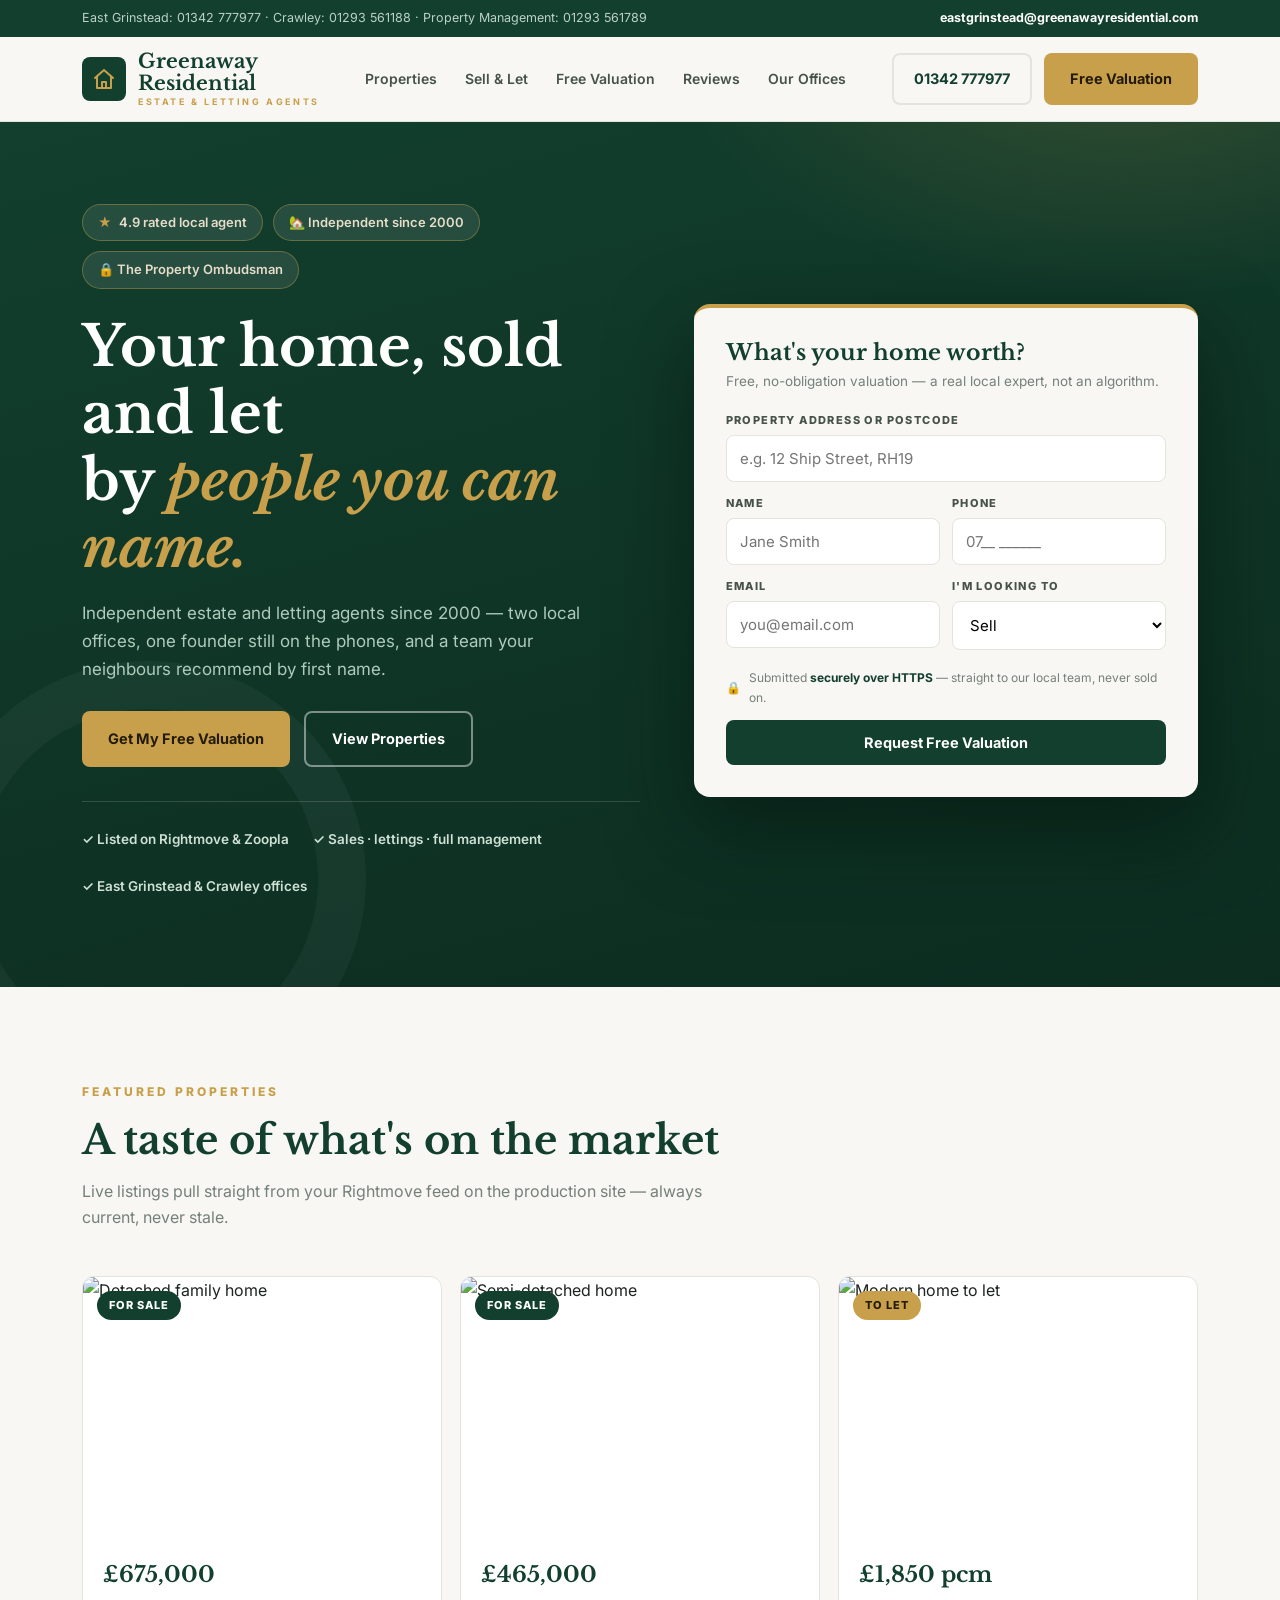
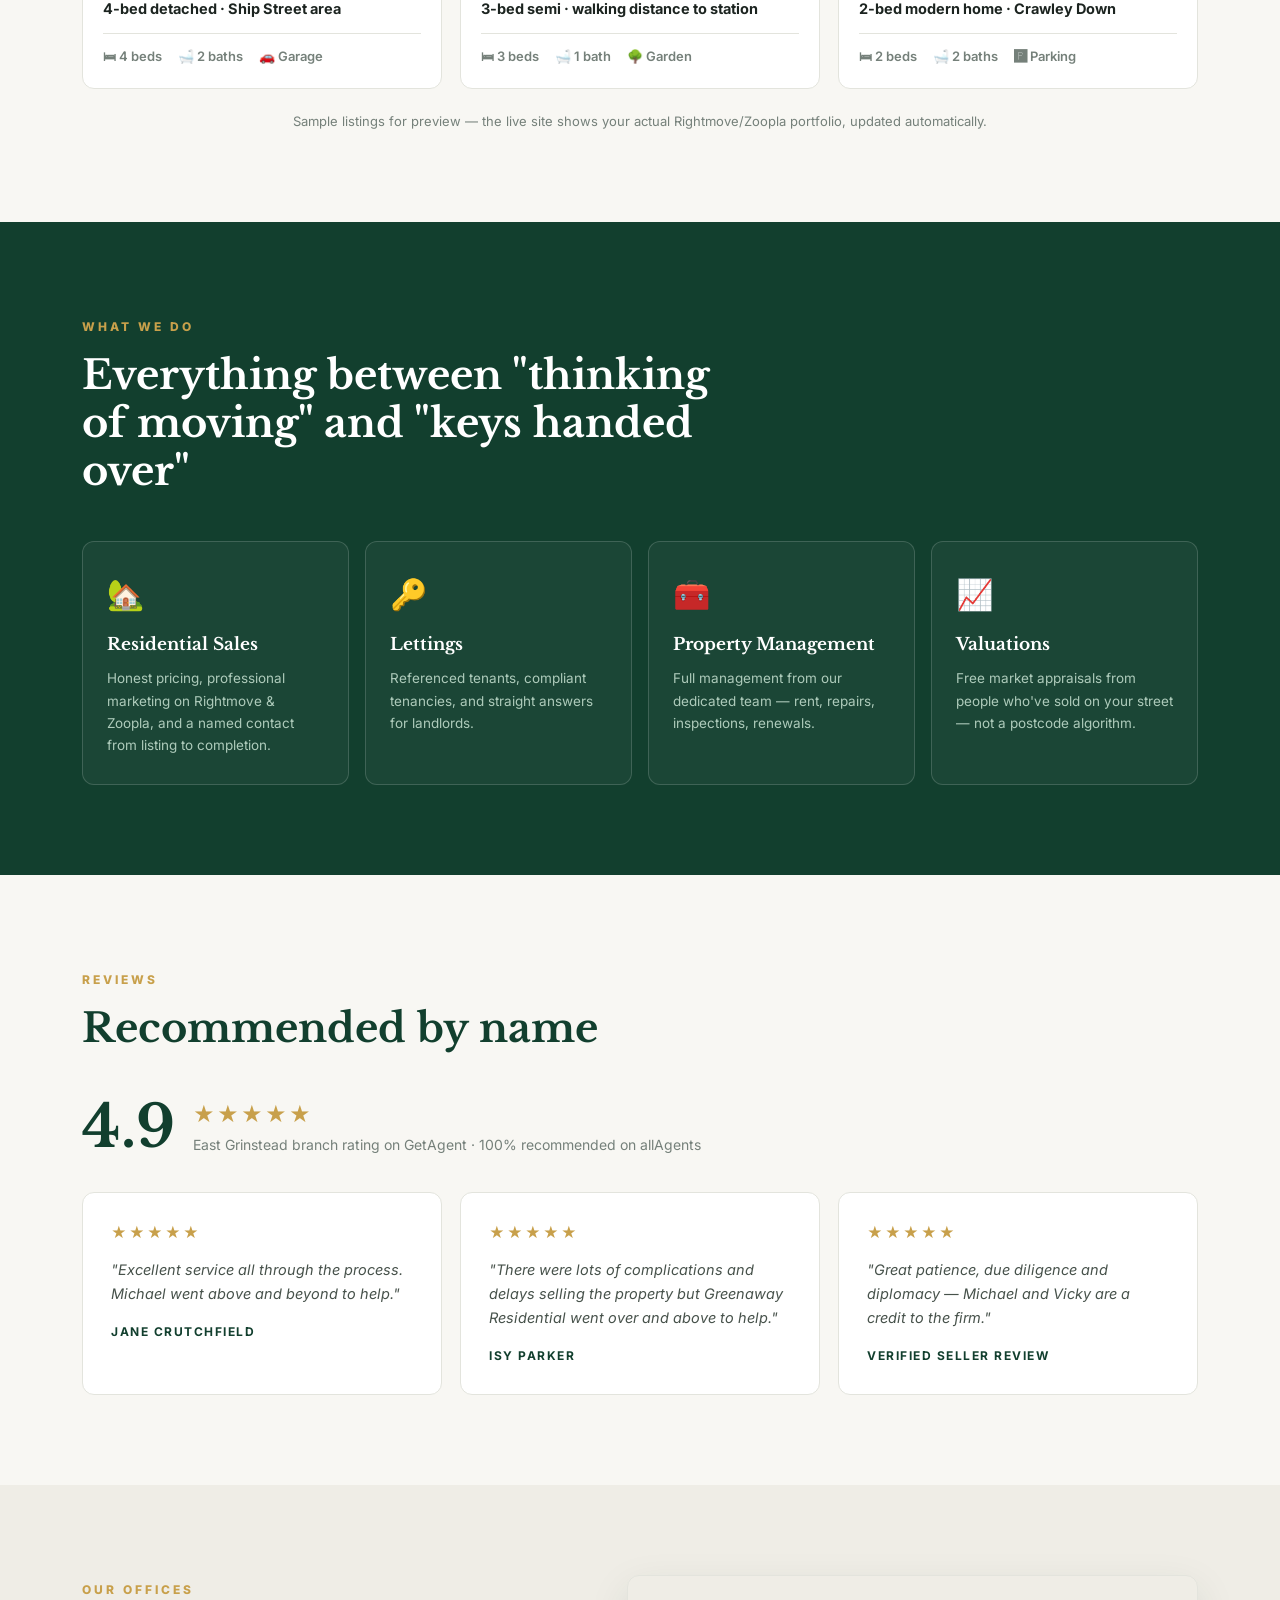
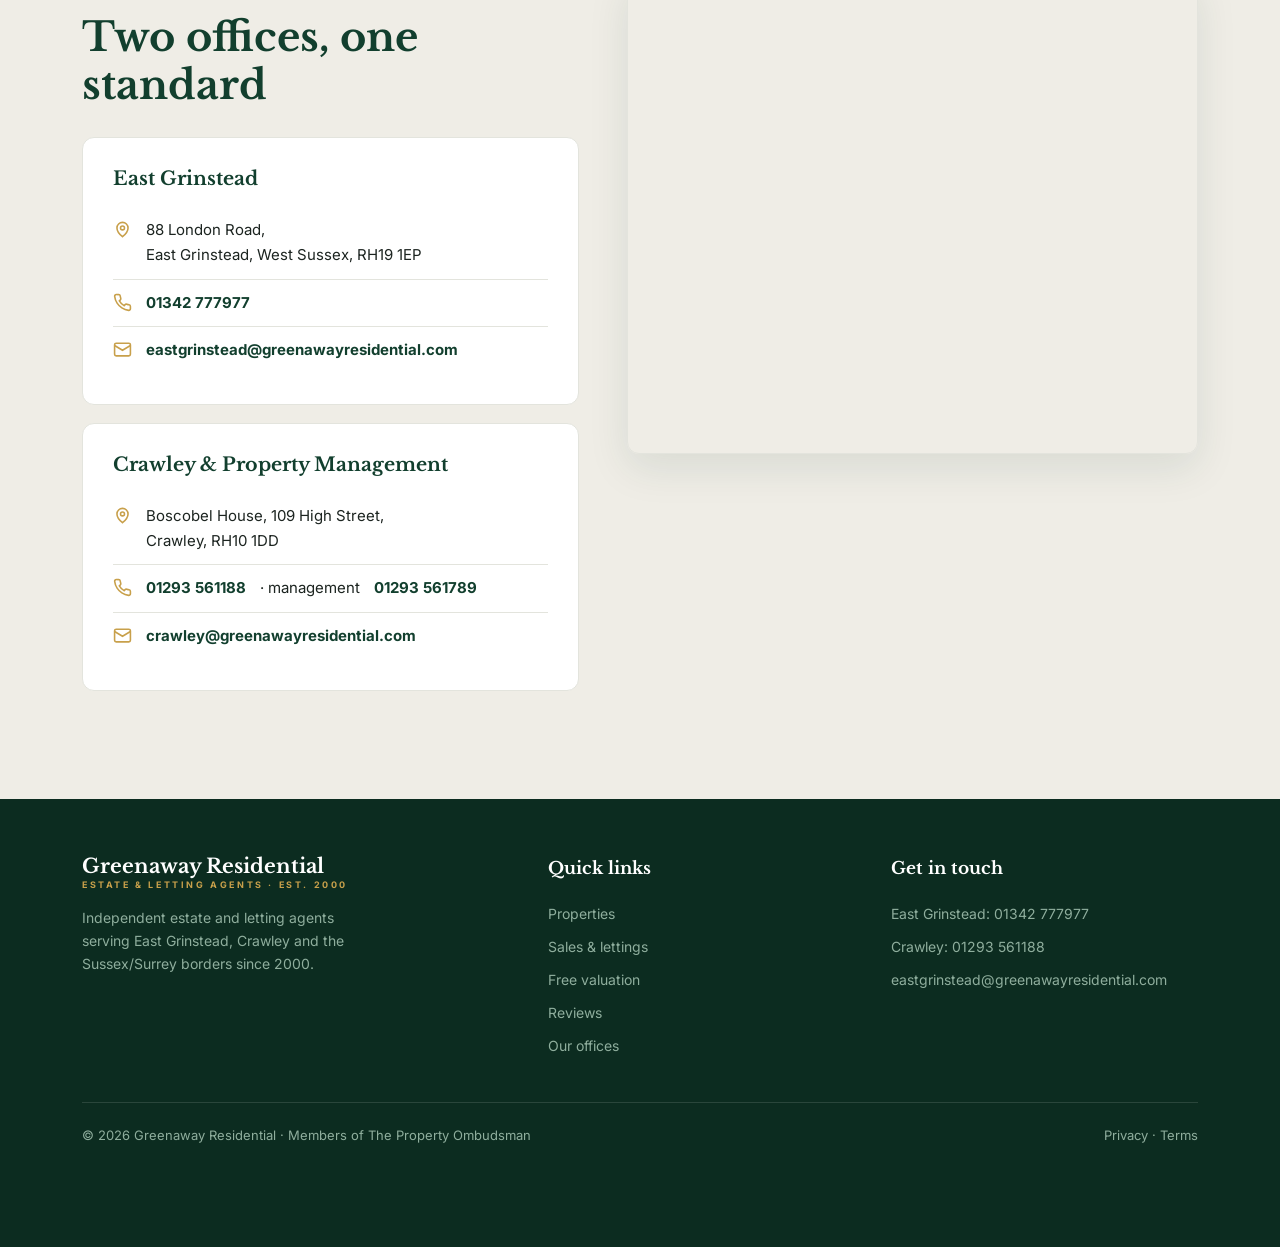
==== index.html @ 71bb6e36 "Modern estate-agency site: secure valuation form, featured properties, services, reviews, two office" ====
<!DOCTYPE html>
<html lang="en-GB">
<head>
<meta charset="UTF-8">
<meta name="viewport" content="width=device-width, initial-scale=1.0">
<title>Greenaway Residential — Estate & Letting Agents, East Grinstead & Crawley</title>
<meta name="description" content="Greenaway Residential — independent estate and letting agents since 2000. Sales, lettings, property management and free valuations across East Grinstead, Crawley and surrounding areas. Call 01342 777977.">
<link rel="preconnect" href="https://fonts.googleapis.com">
<link rel="preconnect" href="https://fonts.gstatic.com" crossorigin>
<link href="https://fonts.googleapis.com/css2?family=Libre+Baskerville:ital,wght@0,400;0,700;1,400&family=Inter:wght@400;500;600;700;800&display=swap" rel="stylesheet">
<script type="application/ld+json">
{
  "@context": "https://schema.org",
  "@type": "RealEstateAgent",
  "name": "Greenaway Residential Estate Agents & Letting Agents",
  "telephone": "+441342777977",
  "email": "eastgrinstead@greenawayresidential.com",
  "url": "https://greenawayresidential.com",
  "foundingDate": "2000",
  "address": {
    "@type": "PostalAddress",
    "streetAddress": "88 London Road",
    "addressLocality": "East Grinstead",
    "addressRegion": "West Sussex",
    "postalCode": "RH19 1EP",
    "addressCountry": "GB"
  },
  "areaServed": ["East Grinstead","Crawley","Horley","Haywards Heath","Burgess Hill","Crowborough","Uckfield"]
}
</script>
<style>
:root{
  --green:#123f2e;
  --green-2:#1b5940;
  --green-bright:#2e8c62;
  --gold:#c8a04b;
  --paper:#f8f7f3;
  --paper-2:#efedе6;
  --paper-2:#efede6;
  --ink:#1c2420;
  --ink-soft:#47524b;
  --muted:#75807a;
  --line:#e3e4dd;
  --card:#ffffff;
  --red:#b23838;
  --radius:8px;
  --shadow:0 14px 40px rgba(18,63,46,.1);
  --font-display:"Libre Baskerville",serif;
  --font-body:"Inter",sans-serif;
}
*{margin:0;padding:0;box-sizing:border-box}
html{scroll-behavior:smooth;scroll-padding-top:92px}
body{font-family:var(--font-body);color:var(--ink);background:var(--paper);line-height:1.65;-webkit-font-smoothing:antialiased}
img{max-width:100%;display:block}
a{color:inherit;text-decoration:none}
ul{list-style:none}
.container{max-width:1160px;margin:0 auto;padding:0 22px}
section{padding:90px 0}
h1,h2,h3{font-family:var(--font-display);line-height:1.2}
h2{font-size:clamp(28px,3.8vw,40px);color:var(--green);font-weight:700}
.kicker{display:inline-block;font-size:12px;font-weight:800;letter-spacing:3px;text-transform:uppercase;color:var(--gold);margin-bottom:14px}
.section-head{max-width:660px;margin-bottom:46px}
.section-head p{color:var(--muted);margin-top:14px;font-size:16px}

/* topbar */
.topbar{background:var(--green);color:#bcd2c6;font-size:12.5px;padding:8px 0}
.topbar .container{display:flex;justify-content:space-between;align-items:center;gap:12px}
.topbar a{font-weight:700;color:#fff}
@media(max-width:720px){.topbar .offices{display:none}}

/* header */
header{position:sticky;top:0;z-index:60;background:rgba(248,247,243,.96);backdrop-filter:blur(12px);border-bottom:1px solid var(--line)}
.nav{display:flex;align-items:center;justify-content:space-between;height:84px}
.logo{display:flex;align-items:center;gap:12px}
.logo-mark{width:44px;height:44px;border-radius:8px;background:var(--green);display:grid;place-items:center;flex-shrink:0}
.logo-text{font-family:var(--font-display);font-weight:700;font-size:20px;line-height:1.1;color:var(--green)}
.logo-text small{display:block;font-family:var(--font-body);font-weight:700;font-size:9px;letter-spacing:2.6px;color:var(--gold);margin-top:3px;text-transform:uppercase}
.nav-links{display:flex;gap:28px;font-weight:600;font-size:14px}
.nav-links a{position:relative;padding:6px 0;color:var(--ink-soft)}
.nav-links a:hover{color:var(--green)}
.nav-links a::after{content:"";position:absolute;left:0;bottom:0;width:0;height:2px;background:var(--gold);transition:width .25s}
.nav-links a:hover::after{width:100%}
.nav-cta{display:flex;align-items:center;gap:12px}
.btn{display:inline-flex;align-items:center;justify-content:center;gap:9px;font-weight:700;font-size:14.5px;padding:14px 26px;border-radius:var(--radius);border:none;cursor:pointer;transition:.2s;font-family:var(--font-body)}
.btn-gold{background:var(--gold);color:#241b06}
.btn-gold:hover{background:#b58c39}
.btn-green{background:var(--green);color:#fff}
.btn-green:hover{background:var(--green-2)}
.btn-ghost{background:transparent;border:2px solid rgba(255,255,255,.45);color:#fff}
.btn-ghost:hover{border-color:var(--gold);color:var(--gold)}
.btn-phone{background:transparent;border:2px solid var(--line);color:var(--green);padding:12px 20px}
.btn-phone:hover{border-color:var(--gold)}
.burger{display:none;background:none;border:none;cursor:pointer;width:44px;height:44px;flex-direction:column;justify-content:center;align-items:center;gap:5px}
.burger span{width:24px;height:2px;background:var(--green)}
@media(max-width:1060px){
  .nav-links{position:fixed;inset:84px 0 auto 0;background:var(--paper);flex-direction:column;gap:0;padding:10px 22px 22px;border-bottom:1px solid var(--line);display:none}
  .nav-links.open{display:flex}
  .nav-links a{padding:15px 0;border-bottom:1px solid var(--line);font-size:16px}
  .burger{display:flex}
  .nav-cta .btn-phone{display:none}
}
@media(max-width:560px){
  .logo-text{font-size:16px}
  .logo-text small{font-size:7.5px;letter-spacing:1.8px}
  .logo-mark{width:38px;height:38px}
  .nav-cta .btn-gold{padding:11px 14px;font-size:13px;white-space:nowrap}
}

/* hero */
.hero{background:
  radial-gradient(760px 440px at 88% -10%,rgba(200,160,75,.2) 0%,transparent 60%),
  linear-gradient(165deg,var(--green) 0%,#0c2c20 100%);
  color:#fff;padding:82px 0 90px;overflow:hidden;position:relative}
.hero::after{content:"";position:absolute;left:-70px;bottom:-110px;width:340px;height:340px;border-radius:50%;border:48px solid rgba(255,255,255,.04);pointer-events:none}
.hero .container{display:grid;grid-template-columns:minmax(0,1.05fr) minmax(0,.95fr);gap:54px;align-items:center;position:relative;z-index:1}
.hero .container>*{min-width:0}
.badge-row{display:flex;flex-wrap:wrap;gap:10px;margin-bottom:24px}
.badge{display:inline-flex;align-items:center;gap:7px;background:rgba(255,255,255,.09);border:1px solid rgba(200,160,75,.4);border-radius:99px;padding:7px 15px;font-size:13px;font-weight:600;color:#e5ddc9}
.badge .star{color:var(--gold)}
.hero h1{font-size:clamp(34px,4.8vw,56px);color:#fff;font-weight:700}
.hero h1 em{font-style:italic;color:var(--gold)}
.hero .sub{margin:18px 0 28px;color:#aecbbb;font-size:17px;max-width:520px}
.hero-actions{display:flex;flex-wrap:wrap;gap:14px}
.hero-points{display:flex;flex-wrap:wrap;gap:24px;margin-top:34px;padding-top:26px;border-top:1px solid rgba(255,255,255,.15)}
.hero-point{font-size:13.5px;font-weight:600;color:#cfe0d5}
@media(max-width:960px){.hero .container{grid-template-columns:minmax(0,1fr);gap:40px}.hero{padding:56px 0 64px}}

/* valuation card */
.val-card{background:var(--paper);border-radius:16px;padding:32px;color:var(--ink);box-shadow:0 30px 80px rgba(3,18,12,.55);border-top:4px solid var(--gold)}
.val-card h3{font-family:var(--font-display);font-size:22px;color:var(--green);margin-bottom:4px}
.val-card>p{font-size:13.5px;color:var(--muted);margin-bottom:18px}
.val-card label{display:block;font-size:11px;font-weight:800;text-transform:uppercase;letter-spacing:1.4px;color:var(--ink-soft);margin-bottom:6px}
.val-card input,.val-card select{width:100%;padding:13px;border-radius:var(--radius);border:1.5px solid var(--line);font-family:var(--font-body);font-size:15px;background:#fff;margin-bottom:12px}
.val-card input:focus,.val-card select:focus{outline:none;border-color:var(--green-bright)}
.val-row{display:grid;grid-template-columns:1fr 1fr;gap:12px}
.val-note{display:flex;gap:8px;align-items:center;font-size:12px;color:var(--muted);margin:6px 0 12px}
.val-note b{color:var(--green)}
.val-success{display:none;background:#e9f4ed;border:1px solid #c2ddcc;color:#1c5e3c;padding:14px 16px;border-radius:var(--radius);font-weight:600;font-size:14px;margin-top:6px}
@media(max-width:560px){.val-card{padding:24px 20px}.val-row{grid-template-columns:1fr}}

/* properties */
.props-grid{display:grid;grid-template-columns:repeat(3,1fr);gap:18px}
.prop{background:var(--card);border:1px solid var(--line);border-radius:12px;overflow:hidden;transition:transform .2s,box-shadow .2s}
.prop:hover{transform:translateY(-5px);box-shadow:var(--shadow)}
.prop .ph{position:relative;aspect-ratio:4/2.9;overflow:hidden}
.prop .ph img{width:100%;height:100%;object-fit:cover;transition:transform .5s}
.prop:hover .ph img{transform:scale(1.05)}
.prop .ph .stag{position:absolute;top:14px;left:14px;background:var(--green);color:#fff;font-size:11px;font-weight:800;letter-spacing:1px;padding:5px 12px;border-radius:99px;text-transform:uppercase}
.prop .ph .stag.let{background:var(--gold);color:#241b06}
.prop .body{padding:20px}
.prop .price{font-family:var(--font-display);font-size:22px;color:var(--green);font-weight:700}
.prop .addr{font-weight:700;font-size:14.5px;margin-top:4px}
.prop .meta{display:flex;gap:16px;margin-top:12px;padding-top:12px;border-top:1px solid var(--line);font-size:13px;color:var(--muted);font-weight:600}
@media(max-width:960px){.props-grid{grid-template-columns:1fr}}
.props-note{margin-top:22px;text-align:center;font-size:13px;color:var(--muted)}

/* services */
.services{background:var(--green);color:#fff}
.services h2{color:#fff}
.services .section-head p{color:#aecbbb}
.svc-grid{display:grid;grid-template-columns:repeat(4,1fr);gap:16px}
.svc{border:1px solid rgba(255,255,255,.16);border-radius:12px;padding:28px 24px;background:rgba(255,255,255,.04)}
.svc .em{font-size:30px;display:block;margin-bottom:12px}
.svc h4{font-family:var(--font-display);font-size:17px;color:#fff;margin-bottom:8px}
.svc p{font-size:13.5px;color:#aecbbb}
@media(max-width:960px){.svc-grid{grid-template-columns:repeat(2,1fr)}}
@media(max-width:560px){.svc-grid{grid-template-columns:1fr}}

/* reviews */
.review-summary{display:flex;align-items:center;gap:18px;margin-bottom:36px;flex-wrap:wrap}
.review-score{font-family:var(--font-display);font-size:58px;font-weight:700;line-height:1;color:var(--green)}
.review-stars{color:var(--gold);font-size:21px;letter-spacing:2px}
.review-meta{font-size:14px;color:var(--muted)}
.reviews-grid{display:grid;grid-template-columns:repeat(3,1fr);gap:18px}
.review-card{background:var(--card);border:1px solid var(--line);border-radius:12px;padding:28px}
.review-card .stars{color:var(--gold);letter-spacing:2px;margin-bottom:12px;font-size:15px}
.review-card p{font-size:14.5px;color:var(--ink-soft);margin-bottom:16px;font-style:italic}
.review-card .who{font-size:12px;letter-spacing:1.5px;text-transform:uppercase;font-weight:700;color:var(--green)}
@media(max-width:960px){.reviews-grid{grid-template-columns:1fr}}

/* offices */
.offices .container{display:grid;grid-template-columns:minmax(0,1fr) minmax(0,1.15fr);gap:48px;align-items:start}
.contact-card{background:var(--card);border:1px solid var(--line);border-radius:12px;padding:30px;margin-bottom:18px}
.contact-card h3{font-family:var(--font-display);font-size:19px;color:var(--green);margin-bottom:16px}
.contact-line{display:flex;gap:14px;align-items:flex-start;padding:11px 0;border-bottom:1px solid var(--line);font-size:15px}
.contact-line:last-child{border-bottom:none}
.contact-line svg{flex-shrink:0;margin-top:2px}
.contact-line a{font-weight:700;color:var(--green)}
.contact-line a:hover{color:var(--gold)}
.map-frame{border-radius:12px;overflow:hidden;border:1px solid var(--line);min-height:470px;box-shadow:var(--shadow)}
.map-frame iframe{width:100%;height:100%;border:0;min-height:470px}
@media(max-width:960px){.offices .container{grid-template-columns:minmax(0,1fr)}.map-frame{min-height:340px}.map-frame iframe{min-height:340px}}

/* footer */
footer{background:#0c2c20;color:#8fae9d;padding:56px 0 100px;font-size:14px}
.footer-grid{display:grid;grid-template-columns:1.4fr 1fr 1fr;gap:36px;margin-bottom:40px}
footer h4{color:#fff;font-family:var(--font-display);font-size:17px;margin-bottom:14px}
footer li{padding:5px 0}
footer a:hover{color:var(--gold)}
.footer-bottom{border-top:1px solid rgba(255,255,255,.12);padding-top:22px;display:flex;justify-content:space-between;gap:12px;flex-wrap:wrap;font-size:13px}
@media(max-width:960px){.footer-grid{grid-template-columns:1fr 1fr}}
@media(max-width:560px){.footer-grid{grid-template-columns:1fr}}

/* sticky mobile bar */
.mobile-bar{position:fixed;bottom:0;left:0;right:0;z-index:70;display:none;grid-template-columns:1.1fr 1fr;background:#0c2c20;border-top:1px solid rgba(255,255,255,.12);padding:10px 12px calc(10px + env(safe-area-inset-bottom));gap:10px}
.mobile-bar a{display:flex;align-items:center;justify-content:center;gap:7px;padding:13px 6px;border-radius:var(--radius);font-weight:700;font-size:13px}
.mobile-bar .call{background:var(--gold);color:#241b06}
.mobile-bar .val{background:rgba(255,255,255,.1);color:#fff;border:1px solid rgba(255,255,255,.2)}
@media(max-width:960px){.mobile-bar{display:grid}footer{padding-bottom:130px}}

/* reveal */
.reveal{opacity:0;transform:translateY(26px);transition:opacity .7s ease,transform .7s ease}
.reveal.in{opacity:1;transform:none}
</style>
</head>
<body>

<!-- topbar -->
<div class="topbar">
  <div class="container">
    <div class="offices">East Grinstead: 01342 777977 · Crawley: 01293 561188 · Property Management: 01293 561789</div>
    <a href="mailto:eastgrinstead@greenawayresidential.com">eastgrinstead@greenawayresidential.com</a>
  </div>
</div>

<!-- header -->
<header>
  <div class="container nav">
    <a href="#" class="logo">
      <span class="logo-mark">
        <svg width="24" height="24" viewBox="0 0 24 24" fill="none" stroke="#c8a04b" stroke-width="2" stroke-linecap="round" stroke-linejoin="round"><path d="M3 11l9-8 9 8"/><path d="M5 9.5V21h14V9.5"/><path d="M10 21v-6h4v6"/></svg>
      </span>
      <span class="logo-text">Greenaway<br>Residential<small>Estate &amp; Letting Agents</small></span>
    </a>
    <nav class="nav-links" id="navLinks">
      <a href="#properties">Properties</a>
      <a href="#services">Sell &amp; Let</a>
      <a href="#valuation">Free Valuation</a>
      <a href="#reviews">Reviews</a>
      <a href="#offices">Our Offices</a>
    </nav>
    <div class="nav-cta">
      <a class="btn btn-phone" href="tel:+441342777977">01342 777977</a>
      <a class="btn btn-gold" href="#valuation">Free Valuation</a>
      <button class="burger" id="burger" aria-label="Menu"><span></span><span></span><span></span></button>
    </div>
  </div>
</header>

<!-- hero -->
<div class="hero" id="valuation">
  <div class="container">
    <div>
      <div class="badge-row">
        <span class="badge"><span class="star">★</span> 4.9 rated local agent</span>
        <span class="badge">🏡 Independent since 2000</span>
        <span class="badge">🔒 The Property Ombudsman</span>
      </div>
      <h1>Your home, sold and let<br>by <em>people you can name.</em></h1>
      <p class="sub">Independent estate and letting agents since 2000 — two local offices, one founder still on the phones, and a team your neighbours recommend by first name.</p>
      <div class="hero-actions">
        <a class="btn btn-gold" href="#val-form">Get My Free Valuation</a>
        <a class="btn btn-ghost" href="#properties">View Properties</a>
      </div>
      <div class="hero-points">
        <div class="hero-point">✓ Listed on Rightmove &amp; Zoopla</div>
        <div class="hero-point">✓ Sales · lettings · full management</div>
        <div class="hero-point">✓ East Grinstead &amp; Crawley offices</div>
      </div>
    </div>
    <form class="val-card" id="val-form">
      <h3>What's your home worth?</h3>
      <p>Free, no-obligation valuation — a real local expert, not an algorithm.</p>
      <label for="vAddr">Property address or postcode</label>
      <input id="vAddr" type="text" placeholder="e.g. 12 Ship Street, RH19" required>
      <div class="val-row">
        <div><label for="vName">Name</label><input id="vName" type="text" placeholder="Jane Smith" required></div>
        <div><label for="vPhone">Phone</label><input id="vPhone" type="tel" placeholder="07__ ______" required></div>
      </div>
      <div class="val-row">
        <div><label for="vEmail">Email</label><input id="vEmail" type="email" placeholder="you@email.com" required></div>
        <div><label for="vType">I'm looking to</label><select id="vType"><option>Sell</option><option>Let</option><option>Both / not sure</option></select></div>
      </div>
      <div class="val-note">🔒 <span>Submitted <b>securely over HTTPS</b> — straight to our local team, never sold on.</span></div>
      <button type="submit" class="btn btn-green" style="width:100%">Request Free Valuation</button>
      <div class="val-success" id="valSuccess">✓ Thank you — Michael or one of the team will call you shortly to arrange your valuation.</div>
    </form>
  </div>
</div>

<!-- properties -->
<section id="properties">
  <div class="container">
    <div class="section-head reveal">
      <span class="kicker">Featured properties</span>
      <h2>A taste of what's on the market</h2>
      <p>Live listings pull straight from your Rightmove feed on the production site — always current, never stale.</p>
    </div>
    <div class="props-grid">
      <div class="prop reveal">
        <div class="ph"><img src="https://images.unsplash.com/photo-1568605114967-8130f3a36994?w=700&q=60&auto=format&fit=crop" alt="Detached family home" loading="lazy"><span class="stag">For Sale</span></div>
        <div class="body"><div class="price">£675,000</div><div class="addr">4-bed detached · Ship Street area</div><div class="meta"><span>🛏 4 beds</span><span>🛁 2 baths</span><span>🚗 Garage</span></div></div>
      </div>
      <div class="prop reveal">
        <div class="ph"><img src="https://images.unsplash.com/photo-1570129477492-45c003edd2be?w=700&q=60&auto=format&fit=crop" alt="Semi-detached home" loading="lazy"><span class="stag">For Sale</span></div>
        <div class="body"><div class="price">£465,000</div><div class="addr">3-bed semi · walking distance to station</div><div class="meta"><span>🛏 3 beds</span><span>🛁 1 bath</span><span>🌳 Garden</span></div></div>
      </div>
      <div class="prop reveal">
        <div class="ph"><img src="https://images.unsplash.com/photo-1512917774080-9991f1c4c750?w=700&q=60&auto=format&fit=crop" alt="Modern home to let" loading="lazy"><span class="stag let">To Let</span></div>
        <div class="body"><div class="price">£1,850 pcm</div><div class="addr">2-bed modern home · Crawley Down</div><div class="meta"><span>🛏 2 beds</span><span>🛁 2 baths</span><span>🅿 Parking</span></div></div>
      </div>
    </div>
    <p class="props-note">Sample listings for preview — the live site shows your actual Rightmove/Zoopla portfolio, updated automatically.</p>
  </div>
</section>

<!-- services -->
<section class="services" id="services">
  <div class="container">
    <div class="section-head reveal">
      <span class="kicker">What we do</span>
      <h2>Everything between "thinking of moving" and "keys handed over"</h2>
    </div>
    <div class="svc-grid">
      <div class="svc reveal"><span class="em">🏡</span><h4>Residential Sales</h4><p>Honest pricing, professional marketing on Rightmove &amp; Zoopla, and a named contact from listing to completion.</p></div>
      <div class="svc reveal"><span class="em">🔑</span><h4>Lettings</h4><p>Referenced tenants, compliant tenancies, and straight answers for landlords.</p></div>
      <div class="svc reveal"><span class="em">🧰</span><h4>Property Management</h4><p>Full management from our dedicated team — rent, repairs, inspections, renewals.</p></div>
      <div class="svc reveal"><span class="em">📈</span><h4>Valuations</h4><p>Free market appraisals from people who've sold on your street — not a postcode algorithm.</p></div>
    </div>
  </div>
</section>

<!-- reviews -->
<section id="reviews">
  <div class="container">
    <div class="section-head reveal">
      <span class="kicker">Reviews</span>
      <h2>Recommended by name</h2>
    </div>
    <div class="review-summary reveal">
      <span class="review-score">4.9</span>
      <div>
        <div class="review-stars">★★★★★</div>
        <div class="review-meta">East Grinstead branch rating on GetAgent · 100% recommended on allAgents</div>
      </div>
    </div>
    <div class="reviews-grid">
      <div class="review-card reveal"><div class="stars">★★★★★</div><p>"Excellent service all through the process. Michael went above and beyond to help."</p><div class="who">Jane Crutchfield</div></div>
      <div class="review-card reveal"><div class="stars">★★★★★</div><p>"There were lots of complications and delays selling the property but Greenaway Residential went over and above to help."</p><div class="who">Isy Parker</div></div>
      <div class="review-card reveal"><div class="stars">★★★★★</div><p>"Great patience, due diligence and diplomacy — Michael and Vicky are a credit to the firm."</p><div class="who">Verified seller review</div></div>
    </div>
  </div>
</section>

<!-- offices -->
<section class="offices" id="offices" style="background:var(--paper-2)">
  <div class="container">
    <div>
      <div class="section-head reveal" style="margin-bottom:28px">
        <span class="kicker">Our offices</span>
        <h2>Two offices, one standard</h2>
      </div>
      <div class="contact-card reveal">
        <h3>East Grinstead</h3>
        <div class="contact-line"><svg width="19" height="19" viewBox="0 0 24 24" fill="none" stroke="#c8a04b" stroke-width="2"><path d="M12 21s-7-5.5-7-11a7 7 0 0114 0c0 5.5-7 11-7 11z"/><circle cx="12" cy="10" r="2.5"/></svg><span>88 London Road,<br>East Grinstead, West Sussex, RH19 1EP</span></div>
        <div class="contact-line"><svg width="19" height="19" viewBox="0 0 24 24" fill="none" stroke="#c8a04b" stroke-width="2"><path d="M22 16.9v3a2 2 0 01-2.2 2 19.8 19.8 0 01-8.6-3.1 19.5 19.5 0 01-6-6A19.8 19.8 0 012.1 4.2 2 2 0 014.1 2h3a2 2 0 012 1.7c.1 1 .4 2 .7 2.9a2 2 0 01-.5 2.1L8 10a16 16 0 006 6l1.3-1.3a2 2 0 012.1-.5c.9.3 1.9.6 2.9.7a2 2 0 011.7 2z"/></svg><a href="tel:+441342777977">01342 777977</a></div>
        <div class="contact-line"><svg width="19" height="19" viewBox="0 0 24 24" fill="none" stroke="#c8a04b" stroke-width="2"><rect x="2" y="4" width="20" height="16" rx="2"/><path d="M22 7l-10 6L2 7"/></svg><a href="mailto:eastgrinstead@greenawayresidential.com">eastgrinstead@greenawayresidential.com</a></div>
      </div>
      <div class="contact-card reveal">
        <h3>Crawley &amp; Property Management</h3>
        <div class="contact-line"><svg width="19" height="19" viewBox="0 0 24 24" fill="none" stroke="#c8a04b" stroke-width="2"><path d="M12 21s-7-5.5-7-11a7 7 0 0114 0c0 5.5-7 11-7 11z"/><circle cx="12" cy="10" r="2.5"/></svg><span>Boscobel House, 109 High Street,<br>Crawley, RH10 1DD</span></div>
        <div class="contact-line"><svg width="19" height="19" viewBox="0 0 24 24" fill="none" stroke="#c8a04b" stroke-width="2"><path d="M22 16.9v3a2 2 0 01-2.2 2 19.8 19.8 0 01-8.6-3.1 19.5 19.5 0 01-6-6A19.8 19.8 0 012.1 4.2 2 2 0 014.1 2h3a2 2 0 012 1.7c.1 1 .4 2 .7 2.9a2 2 0 01-.5 2.1L8 10a16 16 0 006 6l1.3-1.3a2 2 0 012.1-.5c.9.3 1.9.6 2.9.7a2 2 0 011.7 2z"/></svg><a href="tel:+441293561188">01293 561188</a> · management <a href="tel:+441293561789">01293 561789</a></div>
        <div class="contact-line"><svg width="19" height="19" viewBox="0 0 24 24" fill="none" stroke="#c8a04b" stroke-width="2"><rect x="2" y="4" width="20" height="16" rx="2"/><path d="M22 7l-10 6L2 7"/></svg><a href="mailto:crawley@greenawayresidential.com">crawley@greenawayresidential.com</a></div>
      </div>
    </div>
    <div class="map-frame reveal">
      <iframe title="Map — Greenaway Residential, 88 London Road, East Grinstead" loading="lazy" allowfullscreen referrerpolicy="no-referrer-when-downgrade"
        src="https://www.google.com/maps?q=Greenaway+Residential,+88+London+Road,+East+Grinstead+RH19+1EP&output=embed"></iframe>
    </div>
  </div>
</section>

<!-- footer -->
<footer>
  <div class="container">
    <div class="footer-grid">
      <div>
        <a href="#" class="logo" style="margin-bottom:16px">
          <span class="logo-text" style="color:#fff">Greenaway Residential<small style="color:var(--gold)">Estate &amp; Letting Agents · Est. 2000</small></span>
        </a>
        <p style="max-width:300px;margin-top:10px">Independent estate and letting agents serving East Grinstead, Crawley and the Sussex/Surrey borders since 2000.</p>
      </div>
      <div>
        <h4>Quick links</h4>
        <ul>
          <li><a href="#properties">Properties</a></li>
          <li><a href="#services">Sales &amp; lettings</a></li>
          <li><a href="#valuation">Free valuation</a></li>
          <li><a href="#reviews">Reviews</a></li>
          <li><a href="#offices">Our offices</a></li>
        </ul>
      </div>
      <div>
        <h4>Get in touch</h4>
        <ul>
          <li><a href="tel:+441342777977">East Grinstead: 01342 777977</a></li>
          <li><a href="tel:+441293561188">Crawley: 01293 561188</a></li>
          <li><a href="mailto:eastgrinstead@greenawayresidential.com">eastgrinstead@greenawayresidential.com</a></li>
        </ul>
      </div>
    </div>
    <div class="footer-bottom">
      <span>© 2026 Greenaway Residential · Members of The Property Ombudsman</span>
      <span><a href="#">Privacy</a> · <a href="#">Terms</a></span>
    </div>
  </div>
</footer>

<!-- sticky mobile action bar -->
<div class="mobile-bar">
  <a class="call" href="tel:+441342777977"><svg width="16" height="16" viewBox="0 0 24 24" fill="none" stroke="currentColor" stroke-width="2.2"><path d="M22 16.9v3a2 2 0 01-2.2 2 19.8 19.8 0 01-8.6-3.1 19.5 19.5 0 01-6-6A19.8 19.8 0 012.1 4.2 2 2 0 014.1 2h3a2 2 0 012 1.7c.1 1 .4 2 .7 2.9a2 2 0 01-.5 2.1L8 10a16 16 0 006 6l1.3-1.3a2 2 0 012.1-.5c.9.3 1.9.6 2.9.7a2 2 0 011.7 2z"/></svg>Call</a>
  <a class="val" href="#val-form">Free Valuation</a>
</div>

<script>
const burger=document.getElementById('burger'),navLinks=document.getElementById('navLinks');
burger.addEventListener('click',()=>navLinks.classList.toggle('open'));
navLinks.querySelectorAll('a').forEach(a=>a.addEventListener('click',()=>navLinks.classList.remove('open')));
document.getElementById('val-form').addEventListener('submit',e=>{
  e.preventDefault();
  document.getElementById('valSuccess').style.display='block';
  e.target.querySelector('button[type=submit]').textContent='Request Sent ✓';
});
const io=new IntersectionObserver(es=>es.forEach(e=>{if(e.isIntersecting){e.target.classList.add('in');io.unobserve(e.target)}}),{threshold:.1});
document.querySelectorAll('.reveal').forEach(el=>io.observe(el));
</script>
</body>
</html>
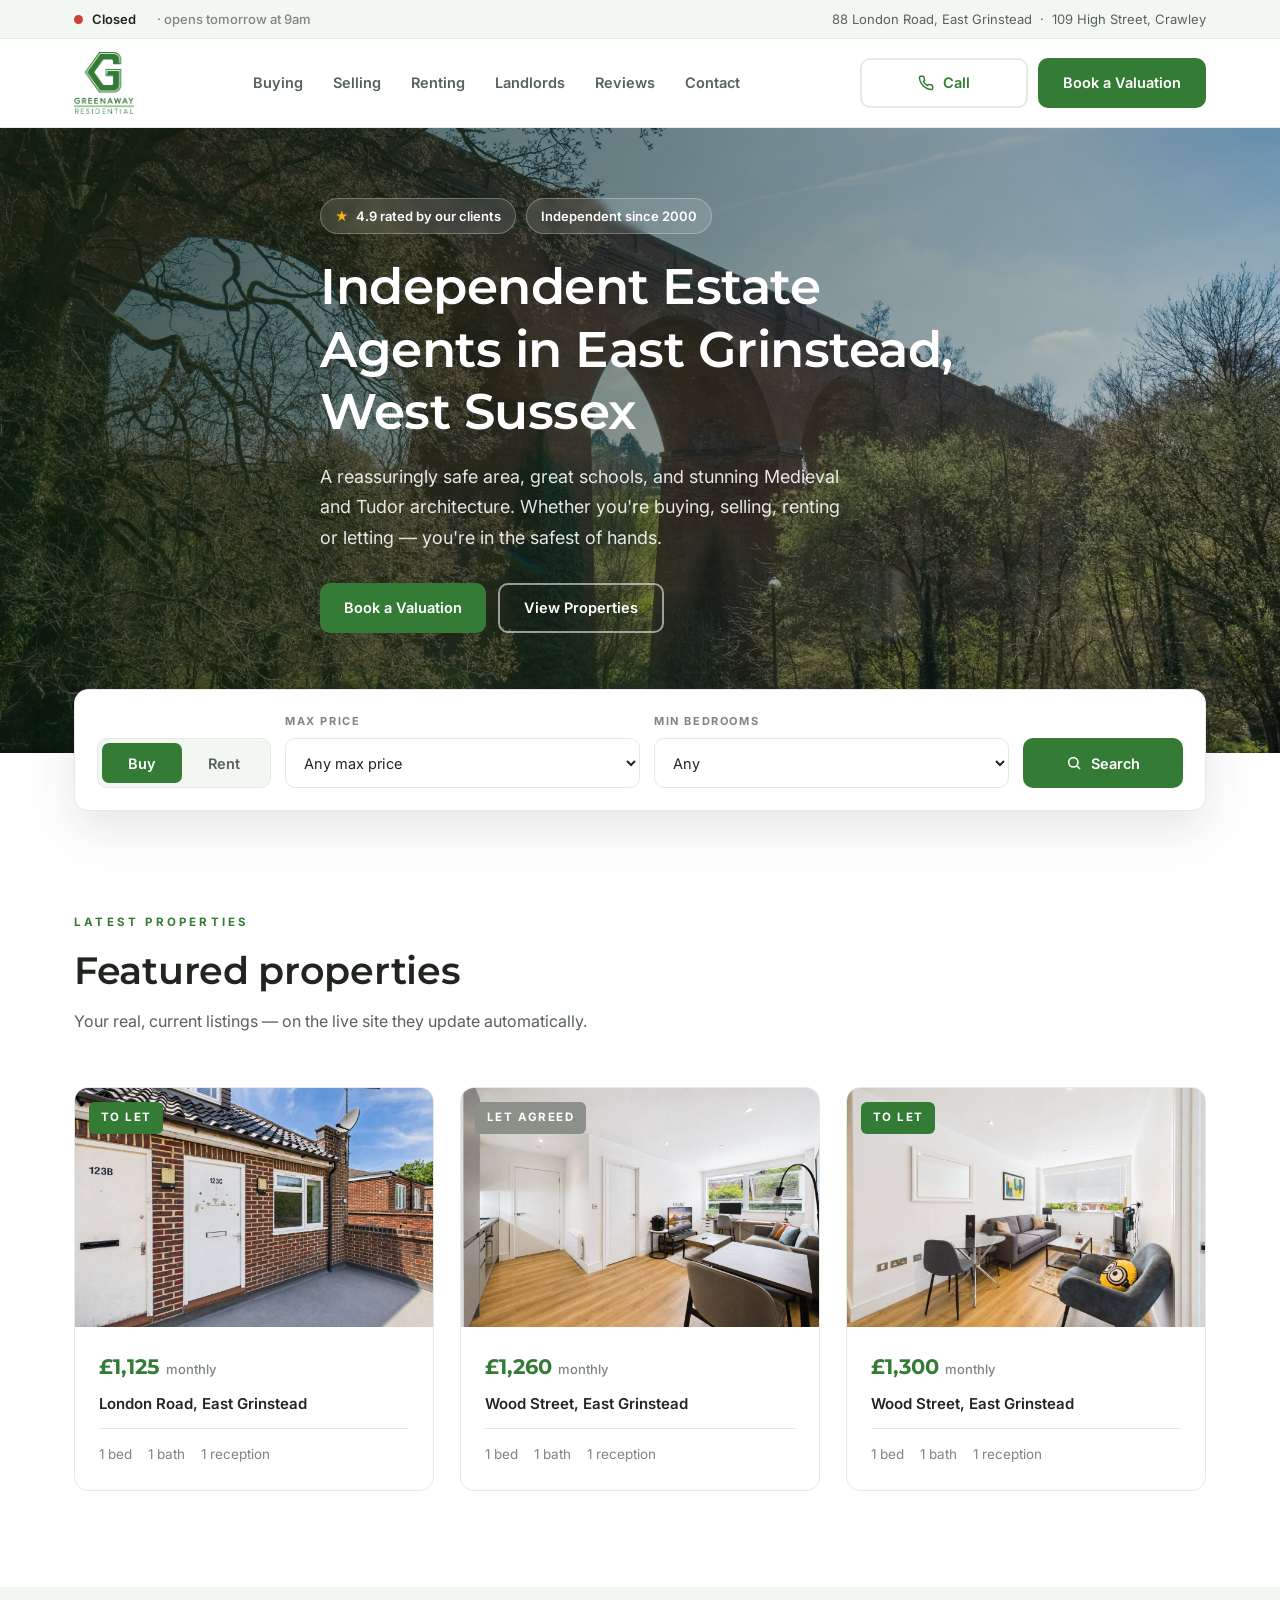
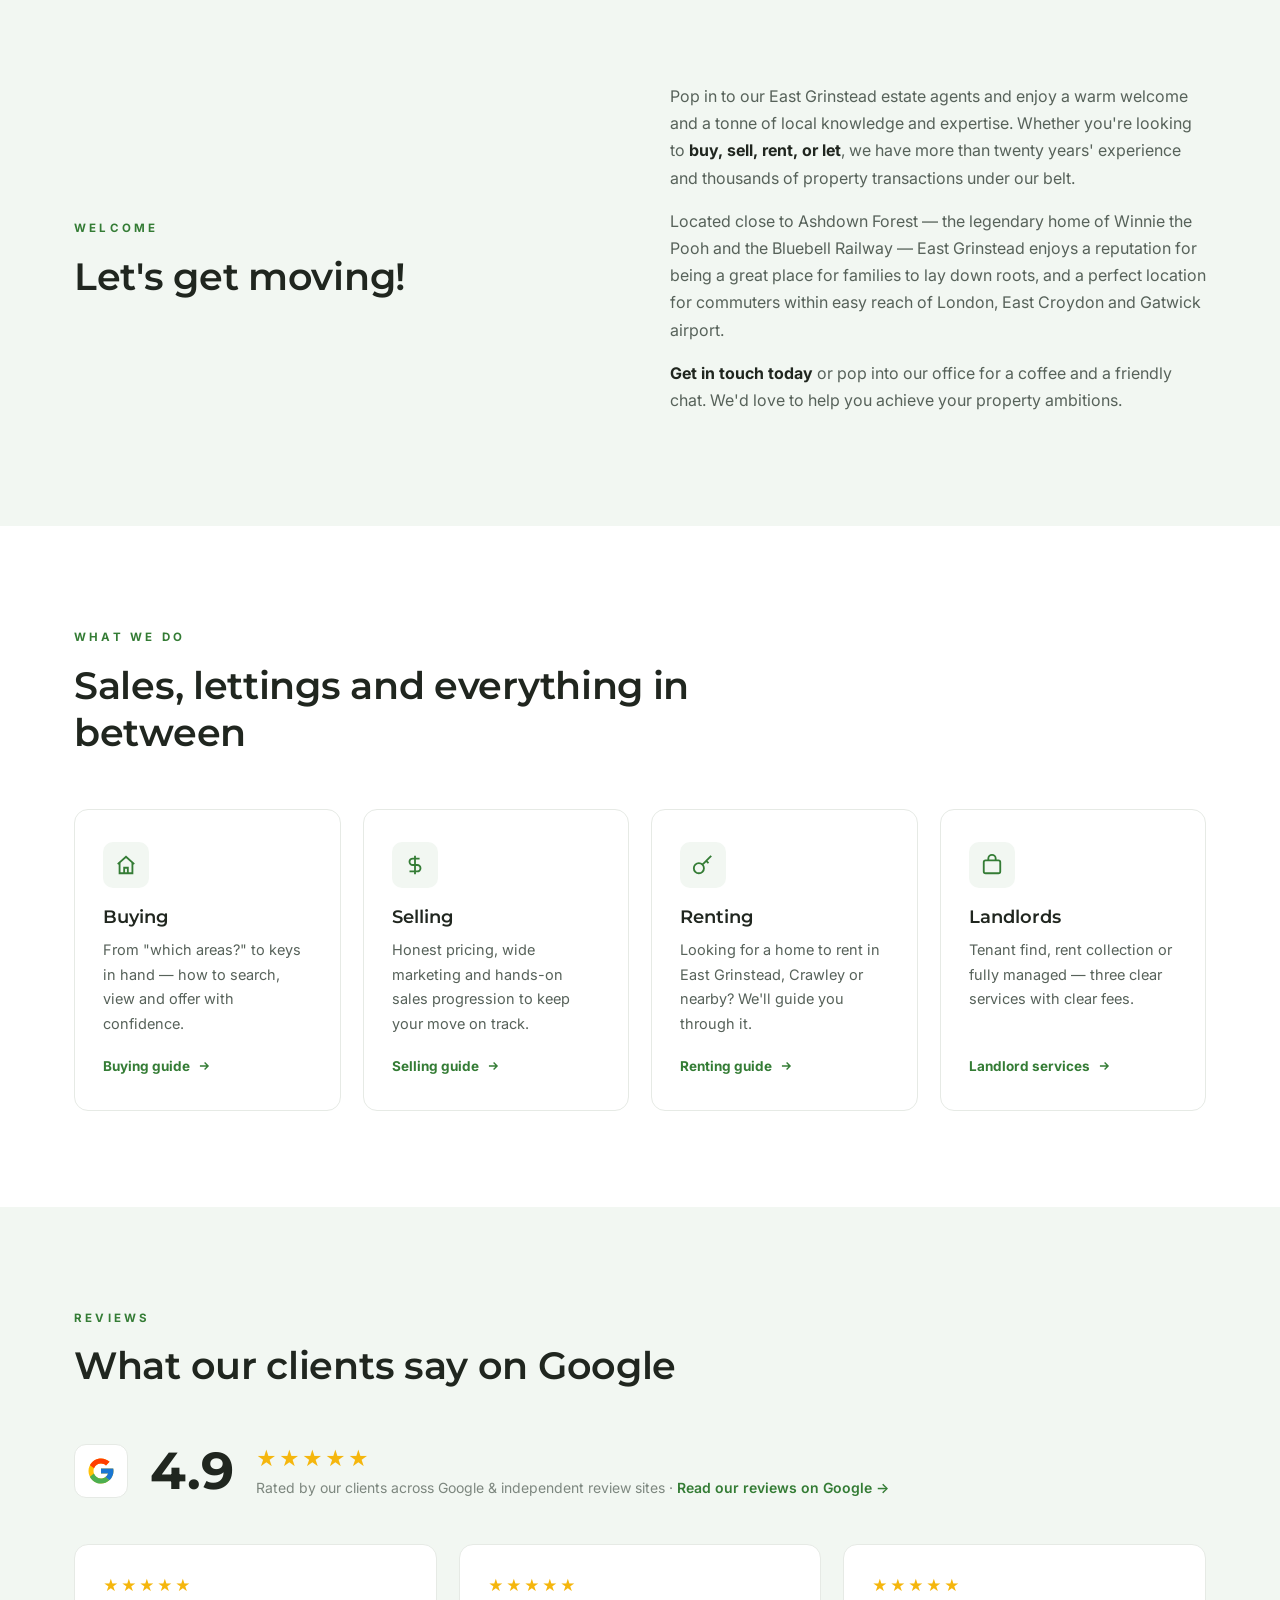
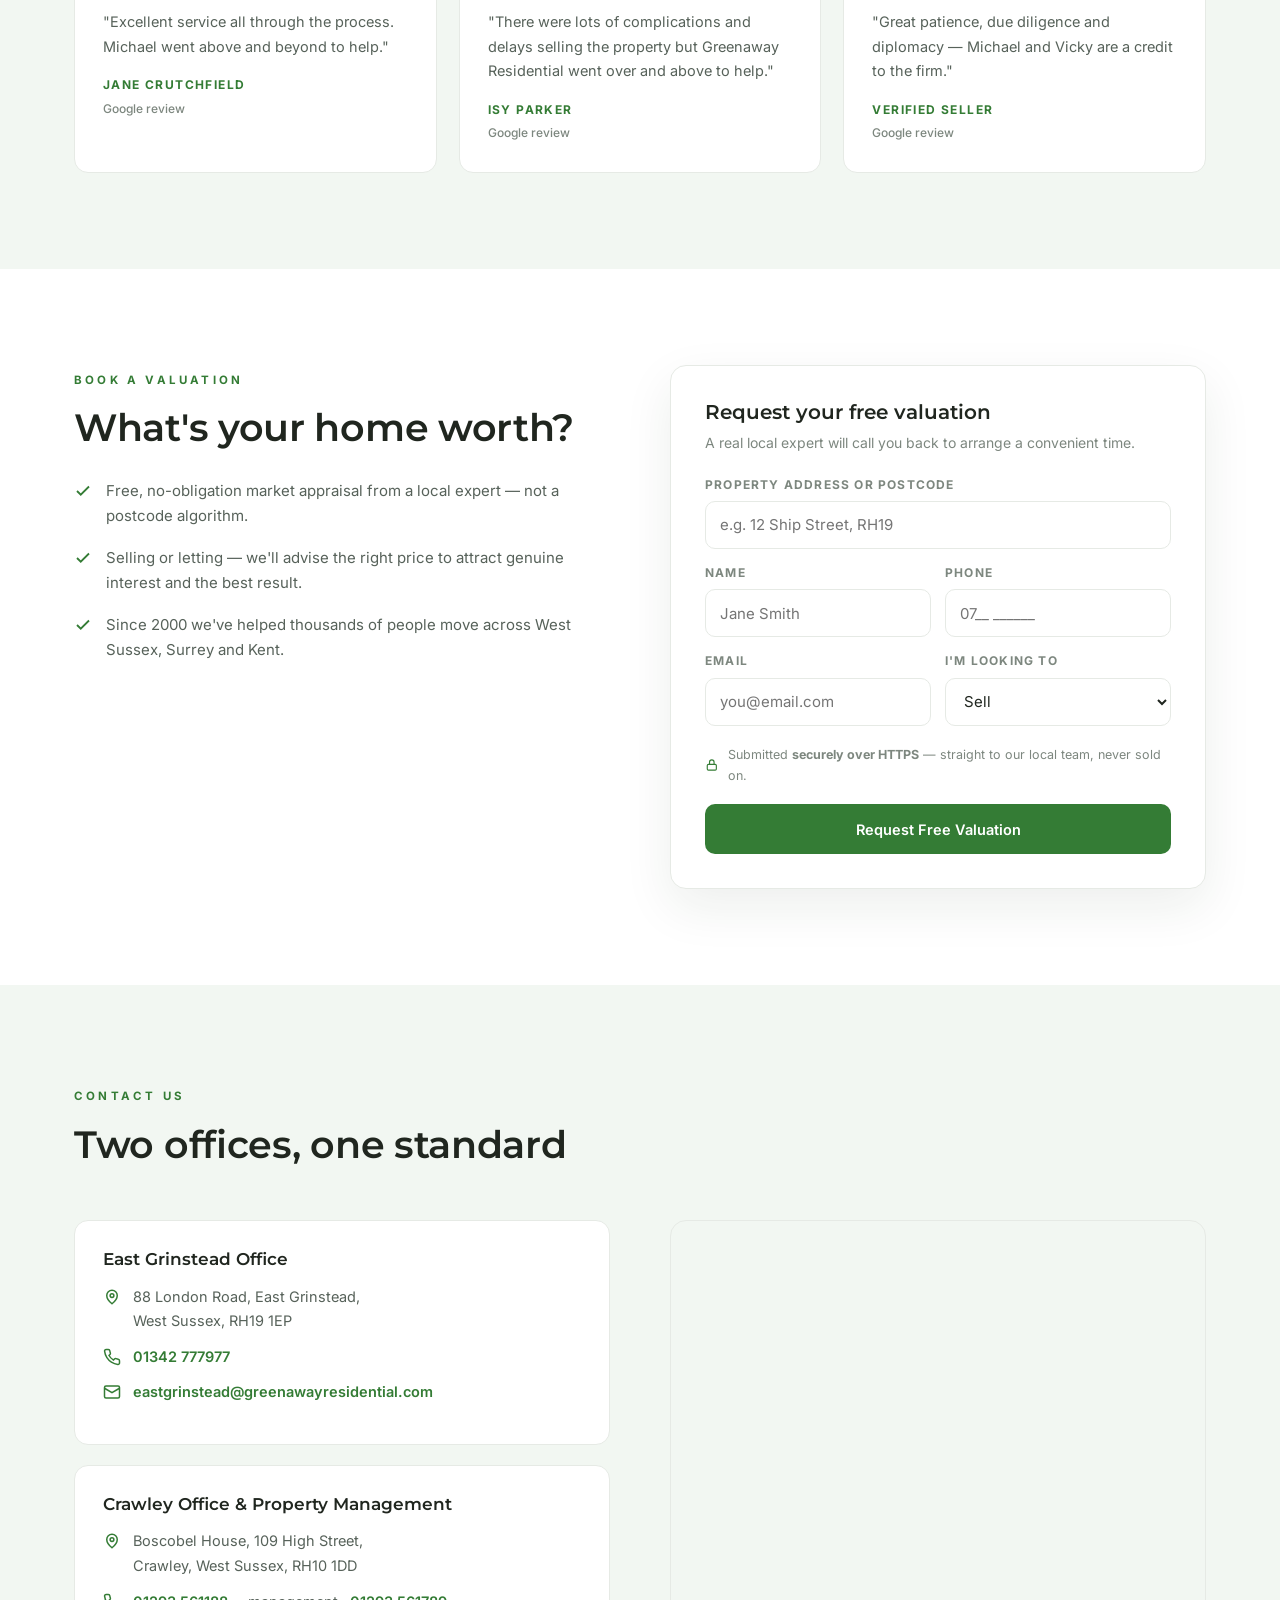
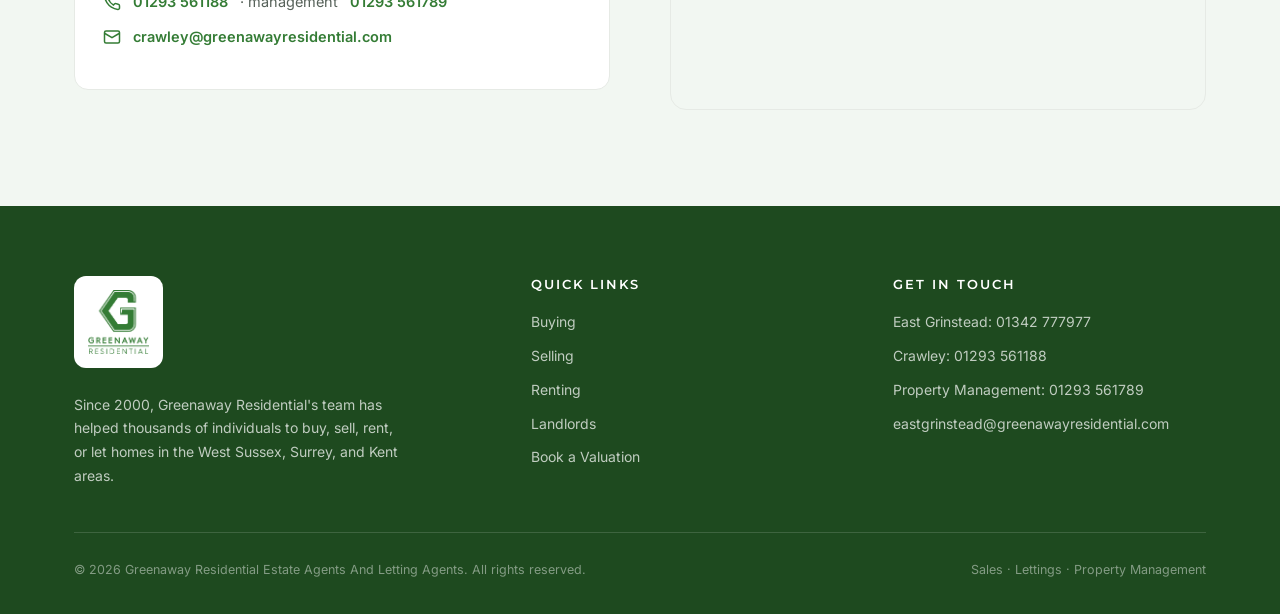
==== commit a87260ed: "Redesign to match Greenaway brand: real logo & photos, minimalist multi-page layout, live status bar" ====
--- a/index.html
+++ b/index.html
@@ -3,11 +3,14 @@
 <head>
 <meta charset="UTF-8">
 <meta name="viewport" content="width=device-width, initial-scale=1.0">
-<title>Greenaway Residential — Estate & Letting Agents, East Grinstead & Crawley</title>
-<meta name="description" content="Greenaway Residential — independent estate and letting agents since 2000. Sales, lettings, property management and free valuations across East Grinstead, Crawley and surrounding areas. Call 01342 777977.">
+<title>Greenaway Residential — Independent Estate Agents in East Grinstead & Crawley</title>
+<meta name="description" content="Independent estate and letting agents since 2000. Sales, lettings, property management and free valuations across East Grinstead, Crawley and surrounding areas. Call 01342 777977.">
+<link rel="canonical" href="https://greenawayresidential.com/">
+<link rel="icon" type="image/png" href="assets/greenaway-logo.png">
 <link rel="preconnect" href="https://fonts.googleapis.com">
 <link rel="preconnect" href="https://fonts.gstatic.com" crossorigin>
-<link href="https://fonts.googleapis.com/css2?family=Libre+Baskerville:ital,wght@0,400;0,700;1,400&family=Inter:wght@400;500;600;700;800&display=swap" rel="stylesheet">
+<link href="https://fonts.googleapis.com/css2?family=Montserrat:wght@500;600;700&family=Inter:wght@400;500;600;700&display=swap" rel="stylesheet">
+<link rel="stylesheet" href="styles.css?v=2">
 <script type="application/ld+json">
 {
   "@context": "https://schema.org",
@@ -17,6 +20,7 @@
   "email": "eastgrinstead@greenawayresidential.com",
   "url": "https://greenawayresidential.com",
   "foundingDate": "2000",
+  "logo": "assets/greenaway-logo.png",
   "address": {
     "@type": "PostalAddress",
     "streetAddress": "88 London Road",
@@ -25,252 +29,223 @@
     "postalCode": "RH19 1EP",
     "addressCountry": "GB"
   },
-  "areaServed": ["East Grinstead","Crawley","Horley","Haywards Heath","Burgess Hill","Crowborough","Uckfield"]
+  "areaServed": ["East Grinstead","Crawley","Horley","Redhill","Reigate","Horsham","Haywards Heath","Burgess Hill","Crowborough"]
 }
 </script>
-<style>
-:root{
-  --green:#123f2e;
-  --green-2:#1b5940;
-  --green-bright:#2e8c62;
-  --gold:#c8a04b;
-  --paper:#f8f7f3;
-  --paper-2:#efedе6;
-  --paper-2:#efede6;
-  --ink:#1c2420;
-  --ink-soft:#47524b;
-  --muted:#75807a;
-  --line:#e3e4dd;
-  --card:#ffffff;
-  --red:#b23838;
-  --radius:8px;
-  --shadow:0 14px 40px rgba(18,63,46,.1);
-  --font-display:"Libre Baskerville",serif;
-  --font-body:"Inter",sans-serif;
-}
-*{margin:0;padding:0;box-sizing:border-box}
-html{scroll-behavior:smooth;scroll-padding-top:92px}
-body{font-family:var(--font-body);color:var(--ink);background:var(--paper);line-height:1.65;-webkit-font-smoothing:antialiased}
-img{max-width:100%;display:block}
-a{color:inherit;text-decoration:none}
-ul{list-style:none}
-.container{max-width:1160px;margin:0 auto;padding:0 22px}
-section{padding:90px 0}
-h1,h2,h3{font-family:var(--font-display);line-height:1.2}
-h2{font-size:clamp(28px,3.8vw,40px);color:var(--green);font-weight:700}
-.kicker{display:inline-block;font-size:12px;font-weight:800;letter-spacing:3px;text-transform:uppercase;color:var(--gold);margin-bottom:14px}
-.section-head{max-width:660px;margin-bottom:46px}
-.section-head p{color:var(--muted);margin-top:14px;font-size:16px}
-
-/* topbar */
-.topbar{background:var(--green);color:#bcd2c6;font-size:12.5px;padding:8px 0}
-.topbar .container{display:flex;justify-content:space-between;align-items:center;gap:12px}
-.topbar a{font-weight:700;color:#fff}
-@media(max-width:720px){.topbar .offices{display:none}}
-
-/* header */
-header{position:sticky;top:0;z-index:60;background:rgba(248,247,243,.96);backdrop-filter:blur(12px);border-bottom:1px solid var(--line)}
-.nav{display:flex;align-items:center;justify-content:space-between;height:84px}
-.logo{display:flex;align-items:center;gap:12px}
-.logo-mark{width:44px;height:44px;border-radius:8px;background:var(--green);display:grid;place-items:center;flex-shrink:0}
-.logo-text{font-family:var(--font-display);font-weight:700;font-size:20px;line-height:1.1;color:var(--green)}
-.logo-text small{display:block;font-family:var(--font-body);font-weight:700;font-size:9px;letter-spacing:2.6px;color:var(--gold);margin-top:3px;text-transform:uppercase}
-.nav-links{display:flex;gap:28px;font-weight:600;font-size:14px}
-.nav-links a{position:relative;padding:6px 0;color:var(--ink-soft)}
-.nav-links a:hover{color:var(--green)}
-.nav-links a::after{content:"";position:absolute;left:0;bottom:0;width:0;height:2px;background:var(--gold);transition:width .25s}
-.nav-links a:hover::after{width:100%}
-.nav-cta{display:flex;align-items:center;gap:12px}
-.btn{display:inline-flex;align-items:center;justify-content:center;gap:9px;font-weight:700;font-size:14.5px;padding:14px 26px;border-radius:var(--radius);border:none;cursor:pointer;transition:.2s;font-family:var(--font-body)}
-.btn-gold{background:var(--gold);color:#241b06}
-.btn-gold:hover{background:#b58c39}
-.btn-green{background:var(--green);color:#fff}
-.btn-green:hover{background:var(--green-2)}
-.btn-ghost{background:transparent;border:2px solid rgba(255,255,255,.45);color:#fff}
-.btn-ghost:hover{border-color:var(--gold);color:var(--gold)}
-.btn-phone{background:transparent;border:2px solid var(--line);color:var(--green);padding:12px 20px}
-.btn-phone:hover{border-color:var(--gold)}
-.burger{display:none;background:none;border:none;cursor:pointer;width:44px;height:44px;flex-direction:column;justify-content:center;align-items:center;gap:5px}
-.burger span{width:24px;height:2px;background:var(--green)}
-@media(max-width:1060px){
-  .nav-links{position:fixed;inset:84px 0 auto 0;background:var(--paper);flex-direction:column;gap:0;padding:10px 22px 22px;border-bottom:1px solid var(--line);display:none}
-  .nav-links.open{display:flex}
-  .nav-links a{padding:15px 0;border-bottom:1px solid var(--line);font-size:16px}
-  .burger{display:flex}
-  .nav-cta .btn-phone{display:none}
-}
-@media(max-width:560px){
-  .logo-text{font-size:16px}
-  .logo-text small{font-size:7.5px;letter-spacing:1.8px}
-  .logo-mark{width:38px;height:38px}
-  .nav-cta .btn-gold{padding:11px 14px;font-size:13px;white-space:nowrap}
-}
-
-/* hero */
-.hero{background:
-  radial-gradient(760px 440px at 88% -10%,rgba(200,160,75,.2) 0%,transparent 60%),
-  linear-gradient(165deg,var(--green) 0%,#0c2c20 100%);
-  color:#fff;padding:82px 0 90px;overflow:hidden;position:relative}
-.hero::after{content:"";position:absolute;left:-70px;bottom:-110px;width:340px;height:340px;border-radius:50%;border:48px solid rgba(255,255,255,.04);pointer-events:none}
-.hero .container{display:grid;grid-template-columns:minmax(0,1.05fr) minmax(0,.95fr);gap:54px;align-items:center;position:relative;z-index:1}
-.hero .container>*{min-width:0}
-.badge-row{display:flex;flex-wrap:wrap;gap:10px;margin-bottom:24px}
-.badge{display:inline-flex;align-items:center;gap:7px;background:rgba(255,255,255,.09);border:1px solid rgba(200,160,75,.4);border-radius:99px;padding:7px 15px;font-size:13px;font-weight:600;color:#e5ddc9}
-.badge .star{color:var(--gold)}
-.hero h1{font-size:clamp(34px,4.8vw,56px);color:#fff;font-weight:700}
-.hero h1 em{font-style:italic;color:var(--gold)}
-.hero .sub{margin:18px 0 28px;color:#aecbbb;font-size:17px;max-width:520px}
-.hero-actions{display:flex;flex-wrap:wrap;gap:14px}
-.hero-points{display:flex;flex-wrap:wrap;gap:24px;margin-top:34px;padding-top:26px;border-top:1px solid rgba(255,255,255,.15)}
-.hero-point{font-size:13.5px;font-weight:600;color:#cfe0d5}
-@media(max-width:960px){.hero .container{grid-template-columns:minmax(0,1fr);gap:40px}.hero{padding:56px 0 64px}}
-
-/* valuation card */
-.val-card{background:var(--paper);border-radius:16px;padding:32px;color:var(--ink);box-shadow:0 30px 80px rgba(3,18,12,.55);border-top:4px solid var(--gold)}
-.val-card h3{font-family:var(--font-display);font-size:22px;color:var(--green);margin-bottom:4px}
-.val-card>p{font-size:13.5px;color:var(--muted);margin-bottom:18px}
-.val-card label{display:block;font-size:11px;font-weight:800;text-transform:uppercase;letter-spacing:1.4px;color:var(--ink-soft);margin-bottom:6px}
-.val-card input,.val-card select{width:100%;padding:13px;border-radius:var(--radius);border:1.5px solid var(--line);font-family:var(--font-body);font-size:15px;background:#fff;margin-bottom:12px}
-.val-card input:focus,.val-card select:focus{outline:none;border-color:var(--green-bright)}
-.val-row{display:grid;grid-template-columns:1fr 1fr;gap:12px}
-.val-note{display:flex;gap:8px;align-items:center;font-size:12px;color:var(--muted);margin:6px 0 12px}
-.val-note b{color:var(--green)}
-.val-success{display:none;background:#e9f4ed;border:1px solid #c2ddcc;color:#1c5e3c;padding:14px 16px;border-radius:var(--radius);font-weight:600;font-size:14px;margin-top:6px}
-@media(max-width:560px){.val-card{padding:24px 20px}.val-row{grid-template-columns:1fr}}
-
-/* properties */
-.props-grid{display:grid;grid-template-columns:repeat(3,1fr);gap:18px}
-.prop{background:var(--card);border:1px solid var(--line);border-radius:12px;overflow:hidden;transition:transform .2s,box-shadow .2s}
-.prop:hover{transform:translateY(-5px);box-shadow:var(--shadow)}
-.prop .ph{position:relative;aspect-ratio:4/2.9;overflow:hidden}
-.prop .ph img{width:100%;height:100%;object-fit:cover;transition:transform .5s}
-.prop:hover .ph img{transform:scale(1.05)}
-.prop .ph .stag{position:absolute;top:14px;left:14px;background:var(--green);color:#fff;font-size:11px;font-weight:800;letter-spacing:1px;padding:5px 12px;border-radius:99px;text-transform:uppercase}
-.prop .ph .stag.let{background:var(--gold);color:#241b06}
-.prop .body{padding:20px}
-.prop .price{font-family:var(--font-display);font-size:22px;color:var(--green);font-weight:700}
-.prop .addr{font-weight:700;font-size:14.5px;margin-top:4px}
-.prop .meta{display:flex;gap:16px;margin-top:12px;padding-top:12px;border-top:1px solid var(--line);font-size:13px;color:var(--muted);font-weight:600}
-@media(max-width:960px){.props-grid{grid-template-columns:1fr}}
-.props-note{margin-top:22px;text-align:center;font-size:13px;color:var(--muted)}
-
-/* services */
-.services{background:var(--green);color:#fff}
-.services h2{color:#fff}
-.services .section-head p{color:#aecbbb}
-.svc-grid{display:grid;grid-template-columns:repeat(4,1fr);gap:16px}
-.svc{border:1px solid rgba(255,255,255,.16);border-radius:12px;padding:28px 24px;background:rgba(255,255,255,.04)}
-.svc .em{font-size:30px;display:block;margin-bottom:12px}
-.svc h4{font-family:var(--font-display);font-size:17px;color:#fff;margin-bottom:8px}
-.svc p{font-size:13.5px;color:#aecbbb}
-@media(max-width:960px){.svc-grid{grid-template-columns:repeat(2,1fr)}}
-@media(max-width:560px){.svc-grid{grid-template-columns:1fr}}
-
-/* reviews */
-.review-summary{display:flex;align-items:center;gap:18px;margin-bottom:36px;flex-wrap:wrap}
-.review-score{font-family:var(--font-display);font-size:58px;font-weight:700;line-height:1;color:var(--green)}
-.review-stars{color:var(--gold);font-size:21px;letter-spacing:2px}
-.review-meta{font-size:14px;color:var(--muted)}
-.reviews-grid{display:grid;grid-template-columns:repeat(3,1fr);gap:18px}
-.review-card{background:var(--card);border:1px solid var(--line);border-radius:12px;padding:28px}
-.review-card .stars{color:var(--gold);letter-spacing:2px;margin-bottom:12px;font-size:15px}
-.review-card p{font-size:14.5px;color:var(--ink-soft);margin-bottom:16px;font-style:italic}
-.review-card .who{font-size:12px;letter-spacing:1.5px;text-transform:uppercase;font-weight:700;color:var(--green)}
-@media(max-width:960px){.reviews-grid{grid-template-columns:1fr}}
-
-/* offices */
-.offices .container{display:grid;grid-template-columns:minmax(0,1fr) minmax(0,1.15fr);gap:48px;align-items:start}
-.contact-card{background:var(--card);border:1px solid var(--line);border-radius:12px;padding:30px;margin-bottom:18px}
-.contact-card h3{font-family:var(--font-display);font-size:19px;color:var(--green);margin-bottom:16px}
-.contact-line{display:flex;gap:14px;align-items:flex-start;padding:11px 0;border-bottom:1px solid var(--line);font-size:15px}
-.contact-line:last-child{border-bottom:none}
-.contact-line svg{flex-shrink:0;margin-top:2px}
-.contact-line a{font-weight:700;color:var(--green)}
-.contact-line a:hover{color:var(--gold)}
-.map-frame{border-radius:12px;overflow:hidden;border:1px solid var(--line);min-height:470px;box-shadow:var(--shadow)}
-.map-frame iframe{width:100%;height:100%;border:0;min-height:470px}
-@media(max-width:960px){.offices .container{grid-template-columns:minmax(0,1fr)}.map-frame{min-height:340px}.map-frame iframe{min-height:340px}}
-
-/* footer */
-footer{background:#0c2c20;color:#8fae9d;padding:56px 0 100px;font-size:14px}
-.footer-grid{display:grid;grid-template-columns:1.4fr 1fr 1fr;gap:36px;margin-bottom:40px}
-footer h4{color:#fff;font-family:var(--font-display);font-size:17px;margin-bottom:14px}
-footer li{padding:5px 0}
-footer a:hover{color:var(--gold)}
-.footer-bottom{border-top:1px solid rgba(255,255,255,.12);padding-top:22px;display:flex;justify-content:space-between;gap:12px;flex-wrap:wrap;font-size:13px}
-@media(max-width:960px){.footer-grid{grid-template-columns:1fr 1fr}}
-@media(max-width:560px){.footer-grid{grid-template-columns:1fr}}
-
-/* sticky mobile bar */
-.mobile-bar{position:fixed;bottom:0;left:0;right:0;z-index:70;display:none;grid-template-columns:1.1fr 1fr;background:#0c2c20;border-top:1px solid rgba(255,255,255,.12);padding:10px 12px calc(10px + env(safe-area-inset-bottom));gap:10px}
-.mobile-bar a{display:flex;align-items:center;justify-content:center;gap:7px;padding:13px 6px;border-radius:var(--radius);font-weight:700;font-size:13px}
-.mobile-bar .call{background:var(--gold);color:#241b06}
-.mobile-bar .val{background:rgba(255,255,255,.1);color:#fff;border:1px solid rgba(255,255,255,.2)}
-@media(max-width:960px){.mobile-bar{display:grid}footer{padding-bottom:130px}}
-
-/* reveal */
-.reveal{opacity:0;transform:translateY(26px);transition:opacity .7s ease,transform .7s ease}
-.reveal.in{opacity:1;transform:none}
-</style>
 </head>
 <body>
 
-<!-- topbar -->
+<!-- top bar — live open/closed status -->
 <div class="topbar">
   <div class="container">
-    <div class="offices">East Grinstead: 01342 777977 · Crawley: 01293 561188 · Property Management: 01293 561789</div>
-    <a href="mailto:eastgrinstead@greenawayresidential.com">eastgrinstead@greenawayresidential.com</a>
+    <span class="status" id="liveStatus"><span class="dot"></span><span class="txt">Open now</span>&nbsp;<span class="hrs" id="statusHours"></span></span>
+    <span class="addr">88 London Road, East Grinstead &nbsp;·&nbsp; 109 High Street, Crawley</span>
   </div>
 </div>
 
 <!-- header -->
 <header>
   <div class="container nav">
-    <a href="#" class="logo">
-      <span class="logo-mark">
-        <svg width="24" height="24" viewBox="0 0 24 24" fill="none" stroke="#c8a04b" stroke-width="2" stroke-linecap="round" stroke-linejoin="round"><path d="M3 11l9-8 9 8"/><path d="M5 9.5V21h14V9.5"/><path d="M10 21v-6h4v6"/></svg>
-      </span>
-      <span class="logo-text">Greenaway<br>Residential<small>Estate &amp; Letting Agents</small></span>
+    <a href="index.html" class="logo" aria-label="Greenaway Residential — home">
+      <img src="assets/greenaway-logo.png" alt="Greenaway Residential">
     </a>
     <nav class="nav-links" id="navLinks">
-      <a href="#properties">Properties</a>
-      <a href="#services">Sell &amp; Let</a>
-      <a href="#valuation">Free Valuation</a>
-      <a href="#reviews">Reviews</a>
-      <a href="#offices">Our Offices</a>
+      <a href="buying.html">Buying</a>
+      <a href="selling.html">Selling</a>
+      <a href="renting.html">Renting</a>
+      <a href="landlords.html">Landlords</a>
+      <a href="index.html#reviews">Reviews</a>
+      <a href="index.html#contact">Contact</a>
     </nav>
     <div class="nav-cta">
-      <a class="btn btn-phone" href="tel:+441342777977">01342 777977</a>
-      <a class="btn btn-gold" href="#valuation">Free Valuation</a>
+      <a class="btn btn-outline" href="tel:+441342777977">
+        <svg width="16" height="16" viewBox="0 0 24 24" fill="none" stroke="currentColor" stroke-width="2.2"><path d="M22 16.9v3a2 2 0 01-2.2 2 19.8 19.8 0 01-8.6-3.1 19.5 19.5 0 01-6-6A19.8 19.8 0 012.1 4.2 2 2 0 014.1 2h3a2 2 0 012 1.7c.1 1 .4 2 .7 2.9a2 2 0 01-.5 2.1L8 10a16 16 0 006 6l1.3-1.3a2 2 0 012.1-.5c.9.3 1.9.6 2.9.7a2 2 0 011.7 2z"/></svg>
+        Call
+      </a>
+      <a class="btn btn-green" href="#valuation">Book a Valuation</a>
       <button class="burger" id="burger" aria-label="Menu"><span></span><span></span><span></span></button>
     </div>
   </div>
 </header>
 
 <!-- hero -->
-<div class="hero" id="valuation">
-  <div class="container">
-    <div>
-      <div class="badge-row">
-        <span class="badge"><span class="star">★</span> 4.9 rated local agent</span>
-        <span class="badge">🏡 Independent since 2000</span>
-        <span class="badge">🔒 The Property Ombudsman</span>
-      </div>
-      <h1>Your home, sold and let<br>by <em>people you can name.</em></h1>
-      <p class="sub">Independent estate and letting agents since 2000 — two local offices, one founder still on the phones, and a team your neighbours recommend by first name.</p>
-      <div class="hero-actions">
-        <a class="btn btn-gold" href="#val-form">Get My Free Valuation</a>
-        <a class="btn btn-ghost" href="#properties">View Properties</a>
-      </div>
-      <div class="hero-points">
-        <div class="hero-point">✓ Listed on Rightmove &amp; Zoopla</div>
-        <div class="hero-point">✓ Sales · lettings · full management</div>
-        <div class="hero-point">✓ East Grinstead &amp; Crawley offices</div>
-      </div>
-    </div>
-    <form class="val-card" id="val-form">
-      <h3>What's your home worth?</h3>
-      <p>Free, no-obligation valuation — a real local expert, not an algorithm.</p>
+<div class="hero">
+  <img class="bg" src="assets/East-Grinstead-2200x1237.jpg" alt="East Grinstead viaduct, West Sussex">
+  <div class="container">
+    <div class="hero-badges">
+      <span class="hero-badge"><span class="star">★</span> 4.9 rated by our clients</span>
+      <span class="hero-badge">Independent since 2000</span>
+    </div>
+    <h1>Independent Estate Agents in East Grinstead, West Sussex</h1>
+    <p class="sub">A reassuringly safe area, great schools, and stunning Medieval and Tudor architecture. Whether you're buying, selling, renting or letting — you're in the safest of hands.</p>
+    <div class="hero-actions">
+      <a class="btn btn-green" href="#valuation">Book a Valuation</a>
+      <a class="btn btn-ghost" href="#properties">View Properties</a>
+    </div>
+  </div>
+</div>
+
+<!-- property search bar -->
+<div class="searchbar-wrap">
+  <div class="container">
+    <form class="searchbar" id="searchForm">
+      <div class="seg" id="segToggle">
+        <button type="button" class="on" data-mode="buy">Buy</button>
+        <button type="button" data-mode="rent">Rent</button>
+      </div>
+      <div class="field">
+        <label for="sPrice">Max price</label>
+        <select id="sPrice"></select>
+      </div>
+      <div class="field">
+        <label for="sBeds">Min bedrooms</label>
+        <select id="sBeds">
+          <option>Any</option><option>1</option><option>2</option><option>3</option><option>4</option><option>5</option><option>6</option>
+        </select>
+      </div>
+      <button type="submit" class="btn btn-green">
+        <svg width="16" height="16" viewBox="0 0 24 24" fill="none" stroke="currentColor" stroke-width="2.4"><circle cx="11" cy="11" r="7"/><path d="M21 21l-4.3-4.3"/></svg>
+        Search
+      </button>
+    </form>
+    <p class="search-note" id="searchNote">Preview demo — on the live site this searches your full sales &amp; lettings portfolio.</p>
+  </div>
+</div>
+
+<!-- featured properties -->
+<section id="properties">
+  <div class="container">
+    <div class="section-head reveal">
+      <span class="kicker">Latest properties</span>
+      <h2>Featured properties</h2>
+      <p>Your real, current listings — on the live site they update automatically.</p>
+    </div>
+    <div class="props-grid">
+      <article class="prop reveal" data-mode="rent">
+        <a href="https://greenawayresidential.com/property/eag260121-london-road/" target="_blank" rel="noopener">
+          <div class="ph"><img src="assets/EAG260121_08-1200x800.jpg" alt="Flat to let on London Road, East Grinstead" loading="lazy"><span class="stag">To Let</span></div>
+          <div class="body">
+            <div class="price">£1,125 <small>monthly</small></div>
+            <div class="addr">London Road, East Grinstead</div>
+            <div class="meta"><span>1 bed</span><span>1 bath</span><span>1 reception</span></div>
+          </div>
+        </a>
+      </article>
+      <article class="prop reveal" data-mode="rent">
+        <a href="https://greenawayresidential.com/property/eag260117-wood-street/" target="_blank" rel="noopener">
+          <div class="ph"><img src="assets/EAG260117_02-1200x800.jpg" alt="Flat on Wood Street, East Grinstead — let agreed" loading="lazy"><span class="stag agreed">Let Agreed</span></div>
+          <div class="body">
+            <div class="price">£1,260 <small>monthly</small></div>
+            <div class="addr">Wood Street, East Grinstead</div>
+            <div class="meta"><span>1 bed</span><span>1 bath</span><span>1 reception</span></div>
+          </div>
+        </a>
+      </article>
+      <article class="prop reveal" data-mode="rent">
+        <a href="https://greenawayresidential.com/property/eag260116-wood-street/" target="_blank" rel="noopener">
+          <div class="ph"><img src="assets/EAG260116_06-1200x800.jpg" alt="Flat to let on Wood Street, East Grinstead" loading="lazy"><span class="stag">To Let</span></div>
+          <div class="body">
+            <div class="price">£1,300 <small>monthly</small></div>
+            <div class="addr">Wood Street, East Grinstead</div>
+            <div class="meta"><span>1 bed</span><span>1 bath</span><span>1 reception</span></div>
+          </div>
+        </a>
+      </article>
+    </div>
+  </div>
+</section>
+
+<!-- intro -->
+<section class="intro">
+  <div class="container intro-grid">
+    <div class="reveal">
+      <span class="kicker">Welcome</span>
+      <h2>Let's get moving!</h2>
+    </div>
+    <div class="reveal">
+      <p>Pop in to our East Grinstead estate agents and enjoy a warm welcome and a tonne of local knowledge and expertise. Whether you're looking to <b>buy, sell, rent, or let</b>, we have more than twenty years' experience and thousands of property transactions under our belt.</p>
+      <p>Located close to Ashdown Forest — the legendary home of Winnie the Pooh and the Bluebell Railway — East Grinstead enjoys a reputation for being a great place for families to lay down roots, and a perfect location for commuters within easy reach of London, East Croydon and Gatwick airport.</p>
+      <p><b>Get in touch today</b> or pop into our office for a coffee and a friendly chat. We'd love to help you achieve your property ambitions.</p>
+    </div>
+  </div>
+</section>
+
+<!-- services -->
+<section id="services">
+  <div class="container">
+    <div class="section-head reveal">
+      <span class="kicker">What we do</span>
+      <h2>Sales, lettings and everything in between</h2>
+    </div>
+    <div class="svc-grid">
+      <a class="svc reveal" href="buying.html">
+        <span class="ic"><svg width="22" height="22" viewBox="0 0 24 24" fill="none" stroke="currentColor" stroke-width="2"><path d="M3 11l9-8 9 8"/><path d="M5 9.5V21h14V9.5"/><path d="M10 21v-6h4v6"/></svg></span>
+        <h4>Buying</h4>
+        <p>From "which areas?" to keys in hand — how to search, view and offer with confidence.</p>
+        <span class="go">Buying guide <svg width="14" height="14" viewBox="0 0 24 24" fill="none" stroke="currentColor" stroke-width="2.4"><path d="M5 12h14M13 6l6 6-6 6"/></svg></span>
+      </a>
+      <a class="svc reveal" href="selling.html">
+        <span class="ic"><svg width="22" height="22" viewBox="0 0 24 24" fill="none" stroke="currentColor" stroke-width="2"><path d="M12 2v20M17 5H9.5a3.5 3.5 0 000 7h5a3.5 3.5 0 010 7H6"/></svg></span>
+        <h4>Selling</h4>
+        <p>Honest pricing, wide marketing and hands-on sales progression to keep your move on track.</p>
+        <span class="go">Selling guide <svg width="14" height="14" viewBox="0 0 24 24" fill="none" stroke="currentColor" stroke-width="2.4"><path d="M5 12h14M13 6l6 6-6 6"/></svg></span>
+      </a>
+      <a class="svc reveal" href="renting.html">
+        <span class="ic"><svg width="22" height="22" viewBox="0 0 24 24" fill="none" stroke="currentColor" stroke-width="2"><path d="M21 2l-2 2m-7.6 7.6a5.5 5.5 0 11-7.8 7.8 5.5 5.5 0 017.8-7.8zm0 0L19 4m-3.5 3.5L18 10"/></svg></span>
+        <h4>Renting</h4>
+        <p>Looking for a home to rent in East Grinstead, Crawley or nearby? We'll guide you through it.</p>
+        <span class="go">Renting guide <svg width="14" height="14" viewBox="0 0 24 24" fill="none" stroke="currentColor" stroke-width="2.4"><path d="M5 12h14M13 6l6 6-6 6"/></svg></span>
+      </a>
+      <a class="svc reveal" href="landlords.html">
+        <span class="ic"><svg width="22" height="22" viewBox="0 0 24 24" fill="none" stroke="currentColor" stroke-width="2"><rect x="3" y="7" width="18" height="14" rx="2"/><path d="M8 7V5a4 4 0 018 0v2"/></svg></span>
+        <h4>Landlords</h4>
+        <p>Tenant find, rent collection or fully managed — three clear services with clear fees.</p>
+        <span class="go">Landlord services <svg width="14" height="14" viewBox="0 0 24 24" fill="none" stroke="currentColor" stroke-width="2.4"><path d="M5 12h14M13 6l6 6-6 6"/></svg></span>
+      </a>
+    </div>
+  </div>
+</section>
+
+<!-- google reviews -->
+<section class="greviews" id="reviews">
+  <div class="container">
+    <div class="section-head reveal">
+      <span class="kicker">Reviews</span>
+      <h2>What our clients say on Google</h2>
+    </div>
+    <div class="grating reveal">
+      <span class="glogo">
+        <svg width="30" height="30" viewBox="0 0 48 48"><path fill="#FFC107" d="M43.6 20.1H42V20H24v8h11.3C33.7 32.7 29.2 36 24 36c-6.6 0-12-5.4-12-12s5.4-12 12-12c3.1 0 5.8 1.2 8 3l5.7-5.7C34.2 6.1 29.3 4 24 4 13 4 4 13 4 24s9 20 20 20 20-9 20-20c0-1.3-.1-2.6-.4-3.9z"/><path fill="#FF3D00" d="M6.3 14.7l6.6 4.8C14.7 15.1 19 12 24 12c3.1 0 5.8 1.2 8 3l5.7-5.7C34.2 6.1 29.3 4 24 4 16.3 4 9.7 8.3 6.3 14.7z"/><path fill="#4CAF50" d="M24 44c5.2 0 9.9-2 13.4-5.2l-6.2-5.2C29.2 35.1 26.7 36 24 36c-5.2 0-9.6-3.3-11.3-8l-6.5 5C9.5 39.6 16.2 44 24 44z"/><path fill="#1976D2" d="M43.6 20.1H42V20H24v8h11.3c-.8 2.2-2.2 4.2-4.1 5.6l6.2 5.2C36.9 39.2 44 34 44 24c0-1.3-.1-2.6-.4-3.9z"/></svg>
+      </span>
+      <span class="score">4.9</span>
+      <div>
+        <div class="stars">★★★★★</div>
+        <div class="meta">Rated by our clients across Google &amp; independent review sites · <a href="https://www.google.com/search?q=Greenaway+Residential+East+Grinstead+reviews" target="_blank" rel="noopener">Read our reviews on Google →</a></div>
+      </div>
+    </div>
+    <div class="reviews-grid">
+      <div class="review-card reveal"><div class="stars">★★★★★</div><p>"Excellent service all through the process. Michael went above and beyond to help."</p><div class="who">Jane Crutchfield <small>Google review</small></div></div>
+      <div class="review-card reveal"><div class="stars">★★★★★</div><p>"There were lots of complications and delays selling the property but Greenaway Residential went over and above to help."</p><div class="who">Isy Parker <small>Google review</small></div></div>
+      <div class="review-card reveal"><div class="stars">★★★★★</div><p>"Great patience, due diligence and diplomacy — Michael and Vicky are a credit to the firm."</p><div class="who">Verified seller <small>Google review</small></div></div>
+    </div>
+  </div>
+</section>
+
+<!-- valuation -->
+<section class="valuation" id="valuation">
+  <div class="container val-grid">
+    <div class="reveal">
+      <span class="kicker">Book a valuation</span>
+      <h2>What's your home worth?</h2>
+      <div class="val-points">
+        <div class="val-point"><svg width="18" height="18" viewBox="0 0 24 24" fill="none" stroke="#347c35" stroke-width="2.4"><path d="M20 6L9 17l-5-5"/></svg><span>Free, no-obligation market appraisal from a local expert — not a postcode algorithm.</span></div>
+        <div class="val-point"><svg width="18" height="18" viewBox="0 0 24 24" fill="none" stroke="#347c35" stroke-width="2.4"><path d="M20 6L9 17l-5-5"/></svg><span>Selling or letting — we'll advise the right price to attract genuine interest and the best result.</span></div>
+        <div class="val-point"><svg width="18" height="18" viewBox="0 0 24 24" fill="none" stroke="#347c35" stroke-width="2.4"><path d="M20 6L9 17l-5-5"/></svg><span>Since 2000 we've helped thousands of people move across West Sussex, Surrey and Kent.</span></div>
+      </div>
+    </div>
+    <form class="val-card reveal" id="valForm">
+      <h3>Request your free valuation</h3>
+      <p>A real local expert will call you back to arrange a convenient time.</p>
       <label for="vAddr">Property address or postcode</label>
       <input id="vAddr" type="text" placeholder="e.g. 12 Ship Street, RH19" required>
       <div class="val-row">
@@ -281,101 +256,39 @@
         <div><label for="vEmail">Email</label><input id="vEmail" type="email" placeholder="you@email.com" required></div>
         <div><label for="vType">I'm looking to</label><select id="vType"><option>Sell</option><option>Let</option><option>Both / not sure</option></select></div>
       </div>
-      <div class="val-note">🔒 <span>Submitted <b>securely over HTTPS</b> — straight to our local team, never sold on.</span></div>
+      <div class="val-note"><svg width="14" height="14" viewBox="0 0 24 24" fill="none" stroke="#347c35" stroke-width="2"><rect x="4" y="11" width="16" height="10" rx="2"/><path d="M8 11V7a4 4 0 018 0v4"/></svg><span>Submitted <b>securely over HTTPS</b> — straight to our local team, never sold on.</span></div>
       <button type="submit" class="btn btn-green" style="width:100%">Request Free Valuation</button>
-      <div class="val-success" id="valSuccess">✓ Thank you — Michael or one of the team will call you shortly to arrange your valuation.</div>
+      <div class="val-success" id="valSuccess">✓ Thank you — one of the team will call you shortly to arrange your valuation.</div>
     </form>
   </div>
-</div>
-
-<!-- properties -->
-<section id="properties">
+</section>
+
+<!-- offices -->
+<section class="intro" id="contact">
   <div class="container">
     <div class="section-head reveal">
-      <span class="kicker">Featured properties</span>
-      <h2>A taste of what's on the market</h2>
-      <p>Live listings pull straight from your Rightmove feed on the production site — always current, never stale.</p>
-    </div>
-    <div class="props-grid">
-      <div class="prop reveal">
-        <div class="ph"><img src="https://images.unsplash.com/photo-1568605114967-8130f3a36994?w=700&q=60&auto=format&fit=crop" alt="Detached family home" loading="lazy"><span class="stag">For Sale</span></div>
-        <div class="body"><div class="price">£675,000</div><div class="addr">4-bed detached · Ship Street area</div><div class="meta"><span>🛏 4 beds</span><span>🛁 2 baths</span><span>🚗 Garage</span></div></div>
-      </div>
-      <div class="prop reveal">
-        <div class="ph"><img src="https://images.unsplash.com/photo-1570129477492-45c003edd2be?w=700&q=60&auto=format&fit=crop" alt="Semi-detached home" loading="lazy"><span class="stag">For Sale</span></div>
-        <div class="body"><div class="price">£465,000</div><div class="addr">3-bed semi · walking distance to station</div><div class="meta"><span>🛏 3 beds</span><span>🛁 1 bath</span><span>🌳 Garden</span></div></div>
-      </div>
-      <div class="prop reveal">
-        <div class="ph"><img src="https://images.unsplash.com/photo-1512917774080-9991f1c4c750?w=700&q=60&auto=format&fit=crop" alt="Modern home to let" loading="lazy"><span class="stag let">To Let</span></div>
-        <div class="body"><div class="price">£1,850 pcm</div><div class="addr">2-bed modern home · Crawley Down</div><div class="meta"><span>🛏 2 beds</span><span>🛁 2 baths</span><span>🅿 Parking</span></div></div>
-      </div>
-    </div>
-    <p class="props-note">Sample listings for preview — the live site shows your actual Rightmove/Zoopla portfolio, updated automatically.</p>
-  </div>
-</section>
-
-<!-- services -->
-<section class="services" id="services">
-  <div class="container">
-    <div class="section-head reveal">
-      <span class="kicker">What we do</span>
-      <h2>Everything between "thinking of moving" and "keys handed over"</h2>
-    </div>
-    <div class="svc-grid">
-      <div class="svc reveal"><span class="em">🏡</span><h4>Residential Sales</h4><p>Honest pricing, professional marketing on Rightmove &amp; Zoopla, and a named contact from listing to completion.</p></div>
-      <div class="svc reveal"><span class="em">🔑</span><h4>Lettings</h4><p>Referenced tenants, compliant tenancies, and straight answers for landlords.</p></div>
-      <div class="svc reveal"><span class="em">🧰</span><h4>Property Management</h4><p>Full management from our dedicated team — rent, repairs, inspections, renewals.</p></div>
-      <div class="svc reveal"><span class="em">📈</span><h4>Valuations</h4><p>Free market appraisals from people who've sold on your street — not a postcode algorithm.</p></div>
-    </div>
-  </div>
-</section>
-
-<!-- reviews -->
-<section id="reviews">
-  <div class="container">
-    <div class="section-head reveal">
-      <span class="kicker">Reviews</span>
-      <h2>Recommended by name</h2>
-    </div>
-    <div class="review-summary reveal">
-      <span class="review-score">4.9</span>
-      <div>
-        <div class="review-stars">★★★★★</div>
-        <div class="review-meta">East Grinstead branch rating on GetAgent · 100% recommended on allAgents</div>
-      </div>
-    </div>
-    <div class="reviews-grid">
-      <div class="review-card reveal"><div class="stars">★★★★★</div><p>"Excellent service all through the process. Michael went above and beyond to help."</p><div class="who">Jane Crutchfield</div></div>
-      <div class="review-card reveal"><div class="stars">★★★★★</div><p>"There were lots of complications and delays selling the property but Greenaway Residential went over and above to help."</p><div class="who">Isy Parker</div></div>
-      <div class="review-card reveal"><div class="stars">★★★★★</div><p>"Great patience, due diligence and diplomacy — Michael and Vicky are a credit to the firm."</p><div class="who">Verified seller review</div></div>
-    </div>
-  </div>
-</section>
-
-<!-- offices -->
-<section class="offices" id="offices" style="background:var(--paper-2)">
-  <div class="container">
-    <div>
-      <div class="section-head reveal" style="margin-bottom:28px">
-        <span class="kicker">Our offices</span>
-        <h2>Two offices, one standard</h2>
-      </div>
-      <div class="contact-card reveal">
-        <h3>East Grinstead</h3>
-        <div class="contact-line"><svg width="19" height="19" viewBox="0 0 24 24" fill="none" stroke="#c8a04b" stroke-width="2"><path d="M12 21s-7-5.5-7-11a7 7 0 0114 0c0 5.5-7 11-7 11z"/><circle cx="12" cy="10" r="2.5"/></svg><span>88 London Road,<br>East Grinstead, West Sussex, RH19 1EP</span></div>
-        <div class="contact-line"><svg width="19" height="19" viewBox="0 0 24 24" fill="none" stroke="#c8a04b" stroke-width="2"><path d="M22 16.9v3a2 2 0 01-2.2 2 19.8 19.8 0 01-8.6-3.1 19.5 19.5 0 01-6-6A19.8 19.8 0 012.1 4.2 2 2 0 014.1 2h3a2 2 0 012 1.7c.1 1 .4 2 .7 2.9a2 2 0 01-.5 2.1L8 10a16 16 0 006 6l1.3-1.3a2 2 0 012.1-.5c.9.3 1.9.6 2.9.7a2 2 0 011.7 2z"/></svg><a href="tel:+441342777977">01342 777977</a></div>
-        <div class="contact-line"><svg width="19" height="19" viewBox="0 0 24 24" fill="none" stroke="#c8a04b" stroke-width="2"><rect x="2" y="4" width="20" height="16" rx="2"/><path d="M22 7l-10 6L2 7"/></svg><a href="mailto:eastgrinstead@greenawayresidential.com">eastgrinstead@greenawayresidential.com</a></div>
-      </div>
-      <div class="contact-card reveal">
-        <h3>Crawley &amp; Property Management</h3>
-        <div class="contact-line"><svg width="19" height="19" viewBox="0 0 24 24" fill="none" stroke="#c8a04b" stroke-width="2"><path d="M12 21s-7-5.5-7-11a7 7 0 0114 0c0 5.5-7 11-7 11z"/><circle cx="12" cy="10" r="2.5"/></svg><span>Boscobel House, 109 High Street,<br>Crawley, RH10 1DD</span></div>
-        <div class="contact-line"><svg width="19" height="19" viewBox="0 0 24 24" fill="none" stroke="#c8a04b" stroke-width="2"><path d="M22 16.9v3a2 2 0 01-2.2 2 19.8 19.8 0 01-8.6-3.1 19.5 19.5 0 01-6-6A19.8 19.8 0 012.1 4.2 2 2 0 014.1 2h3a2 2 0 012 1.7c.1 1 .4 2 .7 2.9a2 2 0 01-.5 2.1L8 10a16 16 0 006 6l1.3-1.3a2 2 0 012.1-.5c.9.3 1.9.6 2.9.7a2 2 0 011.7 2z"/></svg><a href="tel:+441293561188">01293 561188</a> · management <a href="tel:+441293561789">01293 561789</a></div>
-        <div class="contact-line"><svg width="19" height="19" viewBox="0 0 24 24" fill="none" stroke="#c8a04b" stroke-width="2"><rect x="2" y="4" width="20" height="16" rx="2"/><path d="M22 7l-10 6L2 7"/></svg><a href="mailto:crawley@greenawayresidential.com">crawley@greenawayresidential.com</a></div>
-      </div>
-    </div>
-    <div class="map-frame reveal">
-      <iframe title="Map — Greenaway Residential, 88 London Road, East Grinstead" loading="lazy" allowfullscreen referrerpolicy="no-referrer-when-downgrade"
-        src="https://www.google.com/maps?q=Greenaway+Residential,+88+London+Road,+East+Grinstead+RH19+1EP&output=embed"></iframe>
+      <span class="kicker">Contact us</span>
+      <h2>Two offices, one standard</h2>
+    </div>
+    <div class="offices-grid">
+      <div>
+        <div class="contact-card reveal">
+          <h3>East Grinstead Office</h3>
+          <div class="contact-line"><svg width="18" height="18" viewBox="0 0 24 24" fill="none" stroke="#347c35" stroke-width="2"><path d="M12 21s-7-5.5-7-11a7 7 0 0114 0c0 5.5-7 11-7 11z"/><circle cx="12" cy="10" r="2.5"/></svg><span>88 London Road, East Grinstead,<br>West Sussex, RH19 1EP</span></div>
+          <div class="contact-line"><svg width="18" height="18" viewBox="0 0 24 24" fill="none" stroke="#347c35" stroke-width="2"><path d="M22 16.9v3a2 2 0 01-2.2 2 19.8 19.8 0 01-8.6-3.1 19.5 19.5 0 01-6-6A19.8 19.8 0 012.1 4.2 2 2 0 014.1 2h3a2 2 0 012 1.7c.1 1 .4 2 .7 2.9a2 2 0 01-.5 2.1L8 10a16 16 0 006 6l1.3-1.3a2 2 0 012.1-.5c.9.3 1.9.6 2.9.7a2 2 0 011.7 2z"/></svg><a href="tel:+441342777977">01342 777977</a></div>
+          <div class="contact-line"><svg width="18" height="18" viewBox="0 0 24 24" fill="none" stroke="#347c35" stroke-width="2"><rect x="2" y="4" width="20" height="16" rx="2"/><path d="M22 7l-10 6L2 7"/></svg><a href="mailto:eastgrinstead@greenawayresidential.com">eastgrinstead@greenawayresidential.com</a></div>
+        </div>
+        <div class="contact-card reveal">
+          <h3>Crawley Office &amp; Property Management</h3>
+          <div class="contact-line"><svg width="18" height="18" viewBox="0 0 24 24" fill="none" stroke="#347c35" stroke-width="2"><path d="M12 21s-7-5.5-7-11a7 7 0 0114 0c0 5.5-7 11-7 11z"/><circle cx="12" cy="10" r="2.5"/></svg><span>Boscobel House, 109 High Street,<br>Crawley, West Sussex, RH10 1DD</span></div>
+          <div class="contact-line"><svg width="18" height="18" viewBox="0 0 24 24" fill="none" stroke="#347c35" stroke-width="2"><path d="M22 16.9v3a2 2 0 01-2.2 2 19.8 19.8 0 01-8.6-3.1 19.5 19.5 0 01-6-6A19.8 19.8 0 012.1 4.2 2 2 0 014.1 2h3a2 2 0 012 1.7c.1 1 .4 2 .7 2.9a2 2 0 01-.5 2.1L8 10a16 16 0 006 6l1.3-1.3a2 2 0 012.1-.5c.9.3 1.9.6 2.9.7a2 2 0 011.7 2z"/></svg><a href="tel:+441293561188">01293 561188</a> · management <a href="tel:+441293561789">01293 561789</a></div>
+          <div class="contact-line"><svg width="18" height="18" viewBox="0 0 24 24" fill="none" stroke="#347c35" stroke-width="2"><rect x="2" y="4" width="20" height="16" rx="2"/><path d="M22 7l-10 6L2 7"/></svg><a href="mailto:crawley@greenawayresidential.com">crawley@greenawayresidential.com</a></div>
+        </div>
+      </div>
+      <div class="map-frame reveal">
+        <iframe title="Map — Greenaway Residential, 88 London Road, East Grinstead" loading="lazy" allowfullscreen referrerpolicy="no-referrer-when-downgrade"
+          src="https://www.google.com/maps?q=Greenaway+Residential,+88+London+Road,+East+Grinstead+RH19+1EP&output=embed"></iframe>
+      </div>
     </div>
   </div>
 </section>
@@ -385,19 +298,17 @@
   <div class="container">
     <div class="footer-grid">
       <div>
-        <a href="#" class="logo" style="margin-bottom:16px">
-          <span class="logo-text" style="color:#fff">Greenaway Residential<small style="color:var(--gold)">Estate &amp; Letting Agents · Est. 2000</small></span>
-        </a>
-        <p style="max-width:300px;margin-top:10px">Independent estate and letting agents serving East Grinstead, Crawley and the Sussex/Surrey borders since 2000.</p>
+        <span class="footer-logo"><img src="assets/greenaway-logo.png" alt="Greenaway Residential"></span>
+        <p style="max-width:330px">Since 2000, Greenaway Residential's team has helped thousands of individuals to buy, sell, rent, or let homes in the West Sussex, Surrey, and Kent areas.</p>
       </div>
       <div>
         <h4>Quick links</h4>
         <ul>
-          <li><a href="#properties">Properties</a></li>
-          <li><a href="#services">Sales &amp; lettings</a></li>
-          <li><a href="#valuation">Free valuation</a></li>
-          <li><a href="#reviews">Reviews</a></li>
-          <li><a href="#offices">Our offices</a></li>
+          <li><a href="buying.html">Buying</a></li>
+          <li><a href="selling.html">Selling</a></li>
+          <li><a href="renting.html">Renting</a></li>
+          <li><a href="landlords.html">Landlords</a></li>
+          <li><a href="index.html#valuation">Book a Valuation</a></li>
         </ul>
       </div>
       <div>
@@ -405,13 +316,14 @@
         <ul>
           <li><a href="tel:+441342777977">East Grinstead: 01342 777977</a></li>
           <li><a href="tel:+441293561188">Crawley: 01293 561188</a></li>
+          <li><a href="tel:+441293561789">Property Management: 01293 561789</a></li>
           <li><a href="mailto:eastgrinstead@greenawayresidential.com">eastgrinstead@greenawayresidential.com</a></li>
         </ul>
       </div>
     </div>
     <div class="footer-bottom">
-      <span>© 2026 Greenaway Residential · Members of The Property Ombudsman</span>
-      <span><a href="#">Privacy</a> · <a href="#">Terms</a></span>
+      <span>© 2026 Greenaway Residential Estate Agents And Letting Agents. All rights reserved.</span>
+      <span>Sales · Lettings · Property Management</span>
     </div>
   </div>
 </footer>
@@ -419,20 +331,9 @@
 <!-- sticky mobile action bar -->
 <div class="mobile-bar">
   <a class="call" href="tel:+441342777977"><svg width="16" height="16" viewBox="0 0 24 24" fill="none" stroke="currentColor" stroke-width="2.2"><path d="M22 16.9v3a2 2 0 01-2.2 2 19.8 19.8 0 01-8.6-3.1 19.5 19.5 0 01-6-6A19.8 19.8 0 012.1 4.2 2 2 0 014.1 2h3a2 2 0 012 1.7c.1 1 .4 2 .7 2.9a2 2 0 01-.5 2.1L8 10a16 16 0 006 6l1.3-1.3a2 2 0 012.1-.5c.9.3 1.9.6 2.9.7a2 2 0 011.7 2z"/></svg>Call</a>
-  <a class="val" href="#val-form">Free Valuation</a>
+  <a class="val" href="#valuation">Book a Valuation</a>
 </div>
 
-<script>
-const burger=document.getElementById('burger'),navLinks=document.getElementById('navLinks');
-burger.addEventListener('click',()=>navLinks.classList.toggle('open'));
-navLinks.querySelectorAll('a').forEach(a=>a.addEventListener('click',()=>navLinks.classList.remove('open')));
-document.getElementById('val-form').addEventListener('submit',e=>{
-  e.preventDefault();
-  document.getElementById('valSuccess').style.display='block';
-  e.target.querySelector('button[type=submit]').textContent='Request Sent ✓';
-});
-const io=new IntersectionObserver(es=>es.forEach(e=>{if(e.isIntersecting){e.target.classList.add('in');io.unobserve(e.target)}}),{threshold:.1});
-document.querySelectorAll('.reveal').forEach(el=>io.observe(el));
-</script>
+<script src="site.js?v=1"></script>
 </body>
 </html>
--- a/styles.css
+++ b/styles.css
@@ -0,0 +1,256 @@
+/* Greenaway Residential — shared styles (minimalist, brand green from logo) */
+:root{
+  --green:#347c35;
+  --green-dark:#2a642b;
+  --green-deep:#1e4a1f;
+  --tint:#f2f7f2;
+  --ink:#20261f;
+  --soft:#57625a;
+  --muted:#7d877f;
+  --line:#e6eae5;
+  --bg:#ffffff;
+  --radius:10px;
+  --font-display:"Montserrat",sans-serif;
+  --font-body:"Inter",sans-serif;
+}
+*{margin:0;padding:0;box-sizing:border-box}
+html{scroll-behavior:smooth;scroll-padding-top:130px}
+body{font-family:var(--font-body);color:var(--ink);background:var(--bg);line-height:1.7;-webkit-font-smoothing:antialiased}
+img{max-width:100%;display:block}
+a{color:inherit;text-decoration:none}
+ul{list-style:none}
+.container{max-width:1180px;margin:0 auto;padding:0 24px}
+section{padding:96px 0}
+h1,h2,h3,h4{font-family:var(--font-display);line-height:1.25;font-weight:600}
+h2{font-size:clamp(26px,3.4vw,38px);color:var(--ink);letter-spacing:-.3px}
+.kicker{display:inline-block;font-size:11.5px;font-weight:700;letter-spacing:3.2px;text-transform:uppercase;color:var(--green);margin-bottom:14px}
+.section-head{max-width:640px;margin-bottom:52px}
+.section-head p{color:var(--soft);margin-top:14px;font-size:16px}
+.center{text-align:center}.center .section-head{margin-left:auto;margin-right:auto}
+
+/* ---------- top bar (live open/closed status) ---------- */
+.topbar{background:var(--tint);border-bottom:1px solid var(--line);font-size:13px;color:var(--soft)}
+.topbar .container{display:flex;justify-content:space-between;align-items:center;gap:14px;height:38px;white-space:nowrap}
+.status{display:inline-flex;align-items:center;gap:9px;font-weight:600;color:var(--ink)}
+.status .dot{width:9px;height:9px;border-radius:50%;background:#31a24c;box-shadow:0 0 0 0 rgba(49,162,76,.5);animation:pulse 2s infinite;flex-shrink:0}
+.status.closed .dot{background:#c94437;box-shadow:none;animation:none}
+.status .hrs{color:var(--muted);font-weight:500}
+@keyframes pulse{0%{box-shadow:0 0 0 0 rgba(49,162,76,.45)}70%{box-shadow:0 0 0 7px rgba(49,162,76,0)}100%{box-shadow:0 0 0 0 rgba(49,162,76,0)}}
+.topbar .addr{display:inline-flex;align-items:center;gap:8px;overflow:hidden;text-overflow:ellipsis}
+@media(max-width:760px){.topbar .addr{display:none}.topbar .container{justify-content:center}}
+
+/* ---------- header ---------- */
+header{position:sticky;top:0;z-index:80;background:rgba(255,255,255,.96);backdrop-filter:blur(10px);border-bottom:1px solid var(--line)}
+.nav{display:flex;align-items:center;justify-content:space-between;height:88px;gap:18px}
+.logo{display:flex;align-items:center;flex-shrink:0}
+.logo img{height:62px;width:auto}
+.nav-links{display:flex;gap:30px;font-weight:600;font-size:14.5px}
+.nav-links a{position:relative;padding:6px 0;color:var(--soft);white-space:nowrap}
+.nav-links a:hover,.nav-links a.active{color:var(--green)}
+.nav-links a::after{content:"";position:absolute;left:0;bottom:0;width:0;height:2px;background:var(--green);transition:width .25s}
+.nav-links a:hover::after,.nav-links a.active::after{width:100%}
+.nav-cta{display:flex;align-items:center;gap:10px}
+.btn{display:inline-flex;align-items:center;justify-content:center;gap:9px;font-weight:600;font-size:14.5px;padding:0 24px;height:50px;border-radius:var(--radius);border:none;cursor:pointer;transition:.2s;font-family:var(--font-body);white-space:nowrap;box-sizing:border-box}
+.nav-cta .btn{min-width:168px}
+.btn-green{background:var(--green);color:#fff}
+.btn-green:hover{background:var(--green-dark)}
+.btn-outline{background:transparent;border:2px solid var(--line);color:var(--green)}
+.btn-outline:hover{border-color:var(--green)}
+.btn-white{background:#fff;color:var(--green)}
+.btn-white:hover{background:var(--tint)}
+.btn-ghost{background:transparent;border:2px solid rgba(255,255,255,.55);color:#fff}
+.btn-ghost:hover{border-color:#fff}
+.burger{display:none;background:none;border:none;cursor:pointer;width:44px;height:44px;flex-direction:column;justify-content:center;align-items:center;gap:5px;flex-shrink:0}
+.burger span{width:24px;height:2px;background:var(--green)}
+@media(max-width:1200px){
+  .nav-links{position:fixed;inset:127px 0 auto 0;background:#fff;flex-direction:column;gap:0;padding:8px 24px 20px;border-bottom:1px solid var(--line);display:none;z-index:79}
+  .nav-links.open{display:flex}
+  .nav-links a{padding:15px 0;border-bottom:1px solid var(--line);font-size:16px}
+  .burger{display:flex}
+}
+@media(max-width:640px){
+  .logo img{height:50px}
+  .nav{height:76px}
+  html{scroll-padding-top:118px}
+  .nav-links{inset:115px 0 auto 0}
+  .nav-cta .btn{min-width:0;padding:0 16px;font-size:13.5px;height:46px}
+  .nav-cta .btn-outline{display:none}
+}
+
+/* ---------- hero (homepage) ---------- */
+.hero{position:relative;min-height:560px;display:flex;align-items:center;overflow:hidden}
+.hero .bg{position:absolute;inset:0;width:100%;height:100%;object-fit:cover}
+.hero::before{content:"";position:absolute;inset:0;background:linear-gradient(100deg,rgba(14,32,15,.72) 0%,rgba(14,32,15,.42) 55%,rgba(14,32,15,.18) 100%);z-index:1}
+.hero .container{position:relative;z-index:2;padding-top:70px;padding-bottom:120px}
+.hero h1{color:#fff;font-size:clamp(30px,4.4vw,50px);font-weight:600;max-width:640px;letter-spacing:-.5px}
+.hero .sub{color:rgba(255,255,255,.88);font-size:clamp(15px,1.9vw,18px);margin:18px 0 30px;max-width:520px}
+.hero-badges{display:flex;flex-wrap:wrap;gap:10px;margin-bottom:22px}
+.hero-badge{display:inline-flex;align-items:center;gap:7px;background:rgba(255,255,255,.12);border:1px solid rgba(255,255,255,.28);backdrop-filter:blur(4px);border-radius:99px;padding:6px 14px;font-size:13px;font-weight:600;color:#fff}
+.hero-badge .star{color:#f5b60d}
+.hero-actions{display:flex;gap:12px;flex-wrap:wrap}
+
+/* ---------- property search bar ---------- */
+.searchbar-wrap{position:relative;z-index:5;margin-top:-64px}
+.searchbar{background:#fff;border:1px solid var(--line);border-radius:14px;box-shadow:0 18px 50px rgba(24,48,25,.12);padding:22px;display:grid;grid-template-columns:auto 1fr 1fr auto;gap:14px;align-items:end}
+.seg{display:inline-flex;background:var(--tint);border:1px solid var(--line);border-radius:var(--radius);padding:4px;height:50px;align-self:end}
+.seg button{border:none;background:transparent;font-family:var(--font-body);font-weight:600;font-size:14.5px;color:var(--soft);padding:0 26px;border-radius:7px;cursor:pointer;transition:.15s}
+.seg button.on{background:var(--green);color:#fff}
+.field label{display:block;font-size:11px;font-weight:700;letter-spacing:1.6px;text-transform:uppercase;color:var(--muted);margin-bottom:7px}
+.field select{width:100%;height:50px;border:1px solid var(--line);border-radius:var(--radius);padding:0 14px;font-family:var(--font-body);font-size:14.5px;color:var(--ink);background:#fff;cursor:pointer}
+.field select:focus{outline:2px solid var(--green);outline-offset:-1px}
+.searchbar .btn{height:50px;min-width:160px}
+.search-note{display:none;margin-top:14px;font-size:13.5px;color:var(--muted);text-align:center}
+.search-note.show{display:block}
+@media(max-width:900px){.searchbar{grid-template-columns:1fr 1fr}.seg{grid-column:1/-1;justify-self:stretch}.seg button{flex:1}.searchbar .btn{grid-column:1/-1}}
+
+/* ---------- featured properties ---------- */
+.props-grid{display:grid;grid-template-columns:repeat(3,1fr);gap:26px}
+.prop{background:#fff;border:1px solid var(--line);border-radius:14px;overflow:hidden;transition:.25s}
+.prop:hover{transform:translateY(-4px);box-shadow:0 16px 40px rgba(24,48,25,.10)}
+.prop .ph{position:relative;aspect-ratio:3/2;overflow:hidden}
+.prop .ph img{width:100%;height:100%;object-fit:cover;transition:transform .5s}
+.prop:hover .ph img{transform:scale(1.04)}
+.stag{position:absolute;top:14px;left:14px;background:var(--green);color:#fff;font-size:11.5px;font-weight:700;letter-spacing:1.4px;text-transform:uppercase;padding:6px 12px;border-radius:6px}
+.stag.agreed{background:#8b9089}
+.prop .body{padding:22px 24px 24px}
+.prop .price{font-family:var(--font-display);font-weight:700;font-size:21px;color:var(--green)}
+.prop .price small{font-size:13px;color:var(--muted);font-weight:500;font-family:var(--font-body)}
+.prop .addr{font-size:15px;font-weight:600;margin:6px 0 12px}
+.prop .meta{display:flex;gap:16px;font-size:13.5px;color:var(--muted);border-top:1px solid var(--line);padding-top:14px}
+.props-note{margin-top:26px;font-size:13.5px;color:var(--muted);text-align:center}
+@media(max-width:900px){.props-grid{grid-template-columns:1fr}}
+
+/* ---------- intro / text sections ---------- */
+.intro{background:var(--tint)}
+.intro-grid{display:grid;grid-template-columns:1fr 1fr;gap:60px;align-items:center}
+.intro-grid p{color:var(--soft);margin-bottom:16px;font-size:16px}
+.intro-grid p b{color:var(--ink)}
+@media(max-width:900px){.intro-grid{grid-template-columns:1fr;gap:30px}}
+
+/* ---------- services ---------- */
+.svc-grid{display:grid;grid-template-columns:repeat(4,1fr);gap:22px}
+.svc{border:1px solid var(--line);border-radius:14px;padding:32px 28px;background:#fff;transition:.25s;display:flex;flex-direction:column}
+.svc:hover{border-color:var(--green);transform:translateY(-4px);box-shadow:0 16px 40px rgba(24,48,25,.08)}
+.svc h4{font-size:18px;margin:0 0 10px}
+.svc p{font-size:14.5px;color:var(--soft);flex:1}
+.svc .go{margin-top:18px;font-weight:700;font-size:13.5px;color:var(--green);display:inline-flex;align-items:center;gap:7px}
+.svc .go svg{transition:transform .2s}
+.svc:hover .go svg{transform:translateX(4px)}
+.svc .ic{width:46px;height:46px;border-radius:10px;background:var(--tint);display:grid;place-items:center;margin-bottom:18px;color:var(--green)}
+@media(max-width:1000px){.svc-grid{grid-template-columns:1fr 1fr}}
+@media(max-width:560px){.svc-grid{grid-template-columns:1fr}}
+
+/* ---------- google reviews ---------- */
+.greviews{background:var(--tint)}
+.grating{display:flex;align-items:center;gap:22px;flex-wrap:wrap;margin-bottom:44px}
+.grating .glogo{width:54px;height:54px;background:#fff;border:1px solid var(--line);border-radius:12px;display:grid;place-items:center}
+.grating .score{font-family:var(--font-display);font-size:52px;font-weight:700;line-height:1;color:var(--ink)}
+.grating .stars{color:#f5b60d;font-size:20px;letter-spacing:2px}
+.grating .meta{font-size:14px;color:var(--muted)}
+.grating .meta a{color:var(--green);font-weight:600}
+.reviews-grid{display:grid;grid-template-columns:repeat(3,1fr);gap:22px}
+.review-card{background:#fff;border:1px solid var(--line);border-radius:14px;padding:28px}
+.review-card .stars{color:#f5b60d;letter-spacing:2px;margin-bottom:12px;font-size:15px}
+.review-card p{font-size:14.5px;color:var(--soft);margin-bottom:16px}
+.review-card .who{font-size:12px;letter-spacing:1.4px;text-transform:uppercase;font-weight:700;color:var(--green)}
+.review-card .who small{display:block;letter-spacing:0;text-transform:none;font-weight:500;color:var(--muted);margin-top:3px;font-size:12px}
+@media(max-width:900px){.reviews-grid{grid-template-columns:1fr}}
+
+/* ---------- valuation ---------- */
+.valuation .val-grid{display:grid;grid-template-columns:1fr 1fr;gap:60px;align-items:start}
+.val-points{margin-top:26px;display:grid;gap:16px}
+.val-point{display:flex;gap:14px;align-items:flex-start;font-size:15px;color:var(--soft)}
+.val-point svg{flex-shrink:0;margin-top:4px}
+.val-card{background:#fff;border:1px solid var(--line);border-radius:16px;padding:34px;box-shadow:0 18px 50px rgba(24,48,25,.08)}
+.val-card h3{font-size:20px;margin-bottom:6px}
+.val-card>p{font-size:14px;color:var(--muted);margin-bottom:20px}
+.val-card label{display:block;font-size:12px;font-weight:700;letter-spacing:1.2px;text-transform:uppercase;color:var(--muted);margin:14px 0 6px}
+.val-card input,.val-card select{width:100%;height:48px;border:1px solid var(--line);border-radius:var(--radius);padding:0 14px;font-family:var(--font-body);font-size:15px;color:var(--ink);background:#fff}
+.val-card input:focus,.val-card select:focus{outline:2px solid var(--green);outline-offset:-1px}
+.val-row{display:grid;grid-template-columns:1fr 1fr;gap:14px}
+.val-note{display:flex;gap:9px;align-items:center;font-size:12.5px;color:var(--muted);margin:18px 0}
+.val-success{display:none;margin-top:16px;background:var(--tint);border:1px solid var(--green);color:var(--green-deep);border-radius:var(--radius);padding:14px 16px;font-size:14px;font-weight:600}
+@media(max-width:900px){.valuation .val-grid{grid-template-columns:1fr;gap:34px}.val-row{grid-template-columns:1fr}}
+
+/* ---------- offices ---------- */
+.offices-grid{display:grid;grid-template-columns:1fr 1fr;gap:60px;align-items:start}
+.contact-card{border:1px solid var(--line);border-radius:14px;padding:28px;margin-bottom:20px;background:#fff}
+.contact-card h3{font-size:17px;margin-bottom:14px}
+.contact-line{display:flex;gap:12px;align-items:flex-start;font-size:14.5px;color:var(--soft);margin-bottom:11px}
+.contact-line svg{flex-shrink:0;margin-top:3px}
+.contact-line a{color:var(--green);font-weight:600}
+.map-frame{border-radius:16px;overflow:hidden;border:1px solid var(--line);height:100%;min-height:440px}
+.map-frame iframe{width:100%;height:100%;min-height:440px;border:0}
+@media(max-width:900px){.offices-grid{grid-template-columns:1fr}}
+
+/* ---------- CTA band ---------- */
+.cta-band{background:var(--green-deep);color:#fff;padding:70px 0}
+.cta-band .container{display:flex;justify-content:space-between;align-items:center;gap:26px;flex-wrap:wrap}
+.cta-band h2{color:#fff}
+.cta-band p{color:rgba(255,255,255,.75);margin-top:8px}
+.cta-band .btns{display:flex;gap:12px;flex-wrap:wrap}
+
+/* ---------- subpage hero ---------- */
+.page-hero{background:var(--tint);border-bottom:1px solid var(--line);padding:72px 0 64px}
+.page-hero .crumb{font-size:13px;color:var(--muted);margin-bottom:14px}
+.page-hero .crumb a{color:var(--green);font-weight:600}
+.page-hero h1{font-size:clamp(30px,4vw,44px);letter-spacing:-.5px}
+.page-hero .lead{max-width:640px;color:var(--soft);font-size:17px;margin-top:16px}
+
+/* ---------- subpage content blocks ---------- */
+.split{display:grid;grid-template-columns:1fr 1fr;gap:60px;align-items:center}
+.split img{border-radius:16px;border:1px solid var(--line)}
+.split h2{margin-bottom:18px}
+.split p{color:var(--soft);margin-bottom:14px;font-size:15.5px}
+@media(max-width:900px){.split{grid-template-columns:1fr;gap:28px}}
+.checklist{display:grid;gap:12px;margin:20px 0}
+.checklist li{display:flex;gap:12px;align-items:flex-start;font-size:15px;color:var(--soft)}
+.checklist li svg{flex-shrink:0;margin-top:4px}
+.quote{background:var(--tint);border-left:4px solid var(--green);border-radius:0 14px 14px 0;padding:30px 34px;margin:26px 0}
+.quote p{font-size:16px;color:var(--ink);font-style:italic;margin-bottom:12px}
+.quote .who{font-size:12.5px;letter-spacing:1.4px;text-transform:uppercase;font-weight:700;color:var(--green)}
+.steps{display:grid;grid-template-columns:repeat(4,1fr);gap:22px;counter-reset:step}
+.step{border:1px solid var(--line);border-radius:14px;padding:28px;background:#fff}
+.step .num{font-family:var(--font-display);font-weight:700;font-size:15px;color:var(--green);letter-spacing:2px;margin-bottom:12px;display:block}
+.step h4{font-size:16.5px;margin-bottom:8px}
+.step p{font-size:14px;color:var(--soft)}
+@media(max-width:1000px){.steps{grid-template-columns:1fr 1fr}}
+@media(max-width:560px){.steps{grid-template-columns:1fr}}
+.fee-cards{display:grid;grid-template-columns:repeat(3,1fr);gap:22px}
+.fee-card{border:1px solid var(--line);border-radius:14px;padding:32px 28px;background:#fff;display:flex;flex-direction:column}
+.fee-card.hot{border-color:var(--green);box-shadow:0 16px 40px rgba(24,48,25,.08)}
+.fee-card .tag{font-size:11px;font-weight:700;letter-spacing:2px;text-transform:uppercase;color:var(--green);margin-bottom:10px}
+.fee-card h3{font-size:19px;margin-bottom:6px}
+.fee-card .fee{font-family:var(--font-display);font-weight:700;font-size:26px;color:var(--green);margin:10px 0 4px}
+.fee-card .fee small{font-size:13px;color:var(--muted);font-weight:500;font-family:var(--font-body)}
+.fee-card ul{margin-top:16px;display:grid;gap:9px;flex:1}
+.fee-card ul li{display:flex;gap:10px;font-size:14px;color:var(--soft);align-items:flex-start}
+.fee-card ul li svg{flex-shrink:0;margin-top:4px}
+@media(max-width:960px){.fee-cards{grid-template-columns:1fr}}
+.fee-table{width:100%;border-collapse:collapse;font-size:14.5px}
+.fee-table th{text-align:left;font-family:var(--font-display);font-size:13px;letter-spacing:1.5px;text-transform:uppercase;color:var(--green);padding:12px 16px;border-bottom:2px solid var(--green)}
+.fee-table td{padding:12px 16px;border-bottom:1px solid var(--line);color:var(--soft)}
+.fee-table td:last-child{font-weight:600;color:var(--ink);white-space:nowrap}
+.table-wrap{overflow-x:auto;border:1px solid var(--line);border-radius:14px;background:#fff}
+
+/* ---------- footer ---------- */
+footer{background:var(--green-deep);color:rgba(255,255,255,.72);padding:70px 0 34px;font-size:14px}
+footer h4{color:#fff;font-size:13px;letter-spacing:2px;text-transform:uppercase;margin-bottom:18px}
+.footer-grid{display:grid;grid-template-columns:1.3fr 1fr 1fr;gap:50px;padding-bottom:44px;border-bottom:1px solid rgba(255,255,255,.14)}
+.footer-grid ul li{margin-bottom:10px}
+.footer-grid a:hover{color:#fff}
+.footer-logo{background:#fff;border-radius:12px;padding:14px;display:inline-block;margin-bottom:18px}
+.footer-logo img{height:64px;width:auto}
+.footer-bottom{display:flex;justify-content:space-between;gap:14px;padding-top:26px;font-size:12.5px;color:rgba(255,255,255,.45);flex-wrap:wrap}
+@media(max-width:900px){.footer-grid{grid-template-columns:1fr;gap:34px}}
+
+/* ---------- mobile sticky bar ---------- */
+.mobile-bar{display:none;position:fixed;bottom:0;left:0;right:0;z-index:90;background:#fff;border-top:1px solid var(--line);padding:10px 14px calc(10px + env(safe-area-inset-bottom));gap:10px}
+.mobile-bar a{flex:1;display:flex;align-items:center;justify-content:center;gap:8px;height:48px;border-radius:var(--radius);font-weight:700;font-size:14.5px}
+.mobile-bar .call{border:2px solid var(--green);color:var(--green)}
+.mobile-bar .val{background:var(--green);color:#fff}
+@media(max-width:760px){.mobile-bar{display:flex}body{padding-bottom:70px}}
+
+/* ---------- reveal ---------- */
+.reveal{opacity:0;transform:translateY(18px);transition:opacity .6s,transform .6s}
+.reveal.in{opacity:1;transform:none}
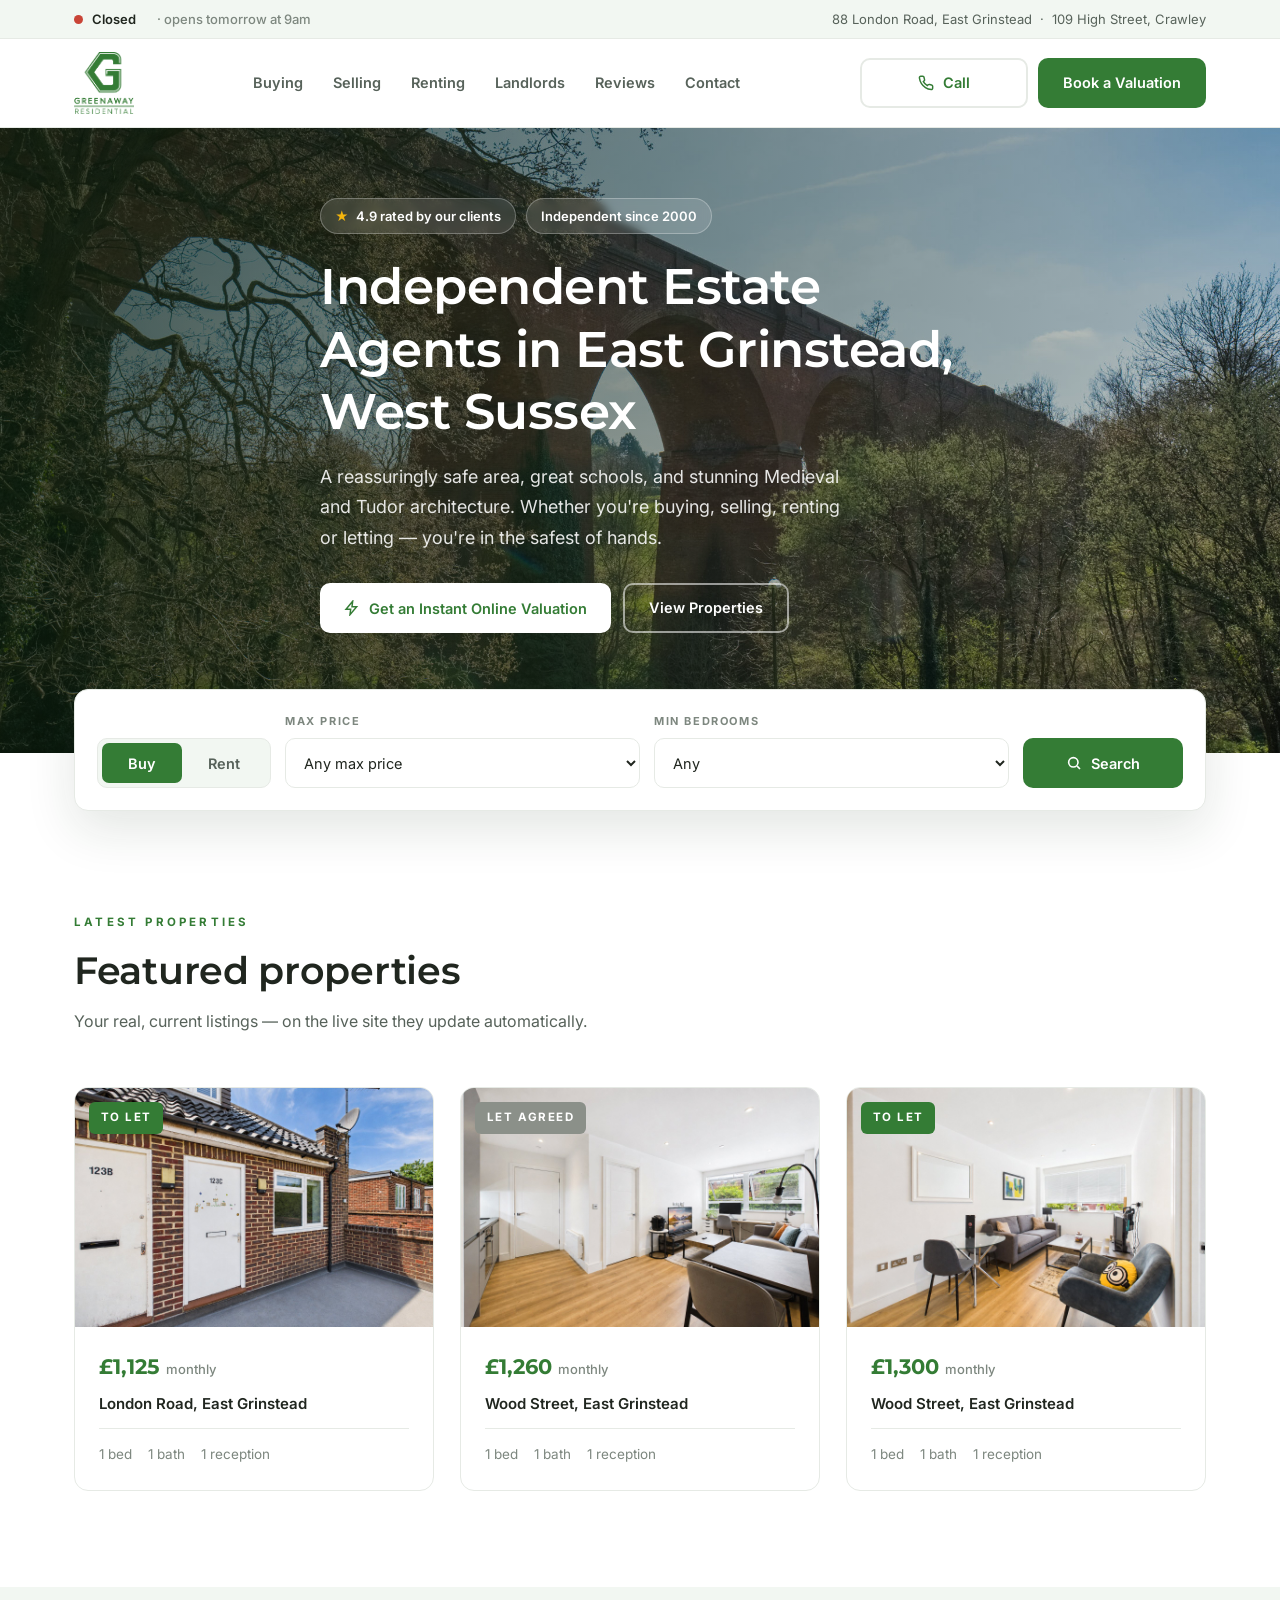
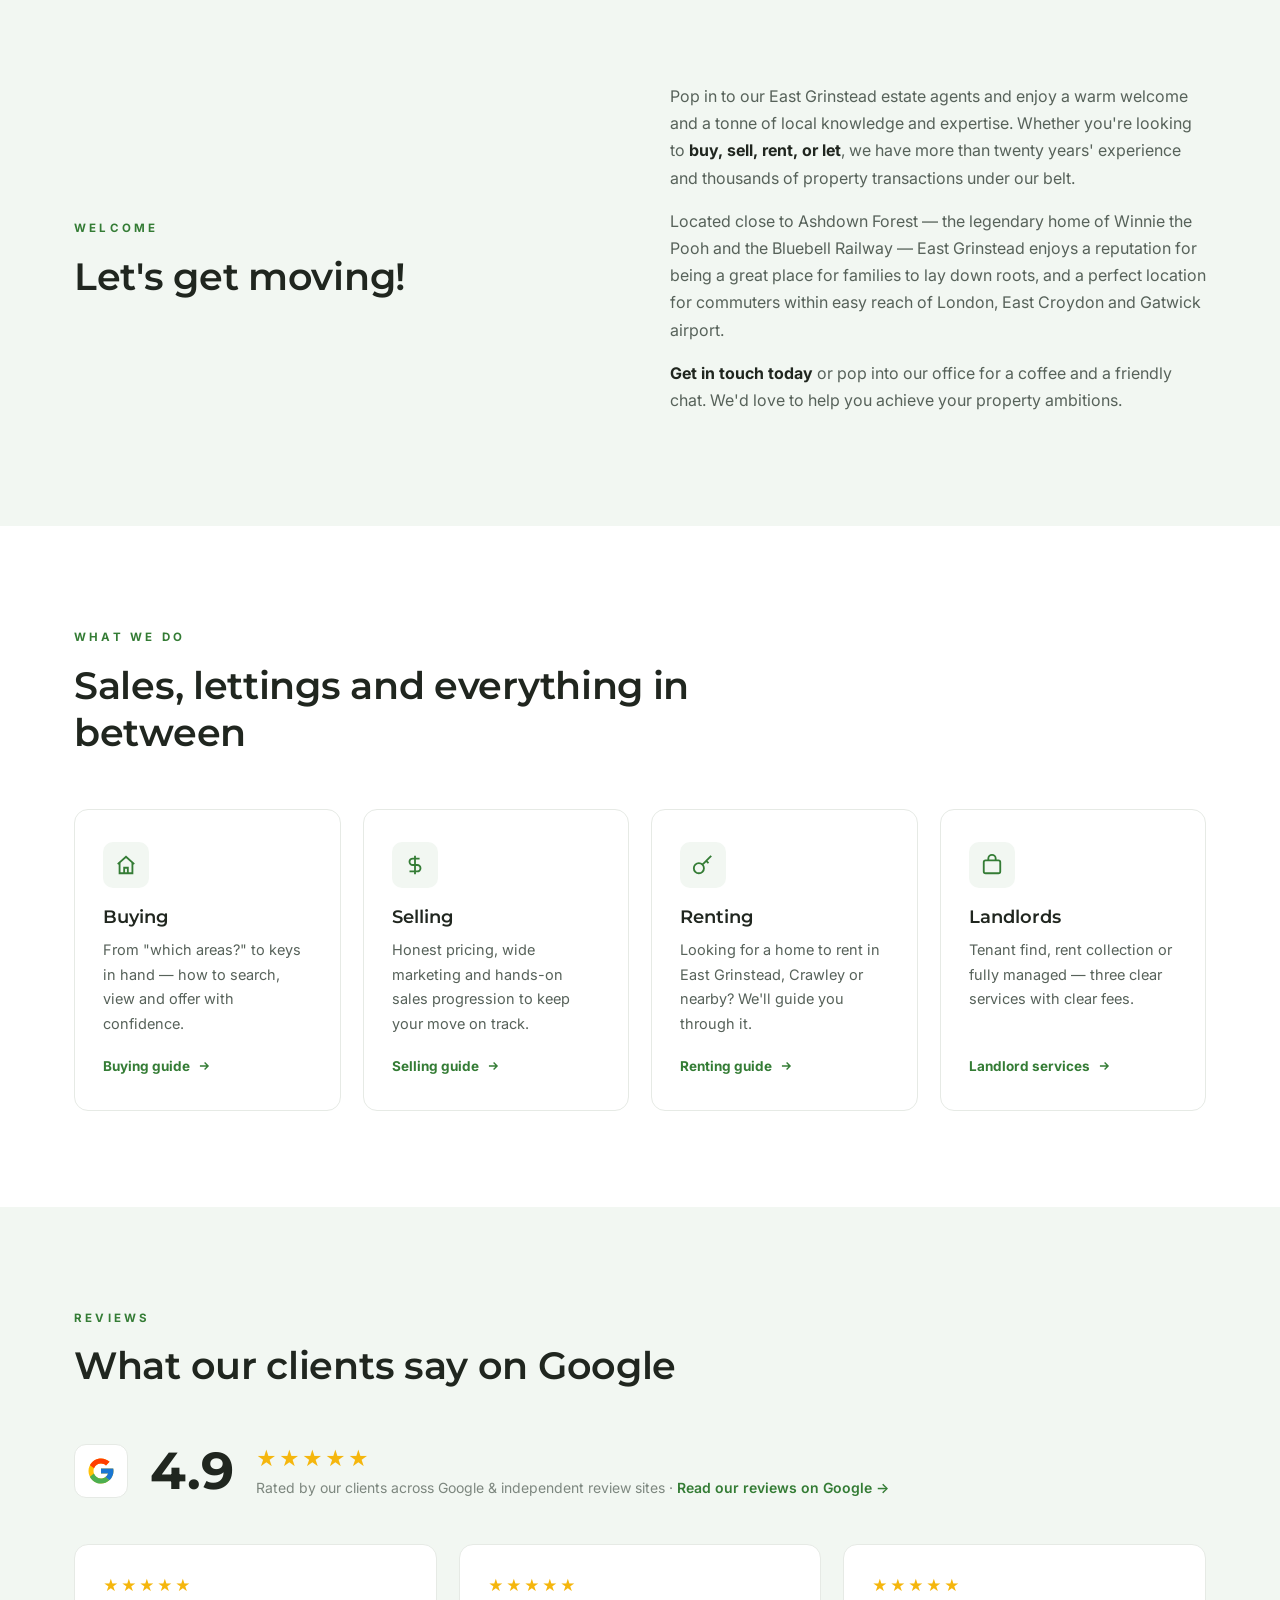
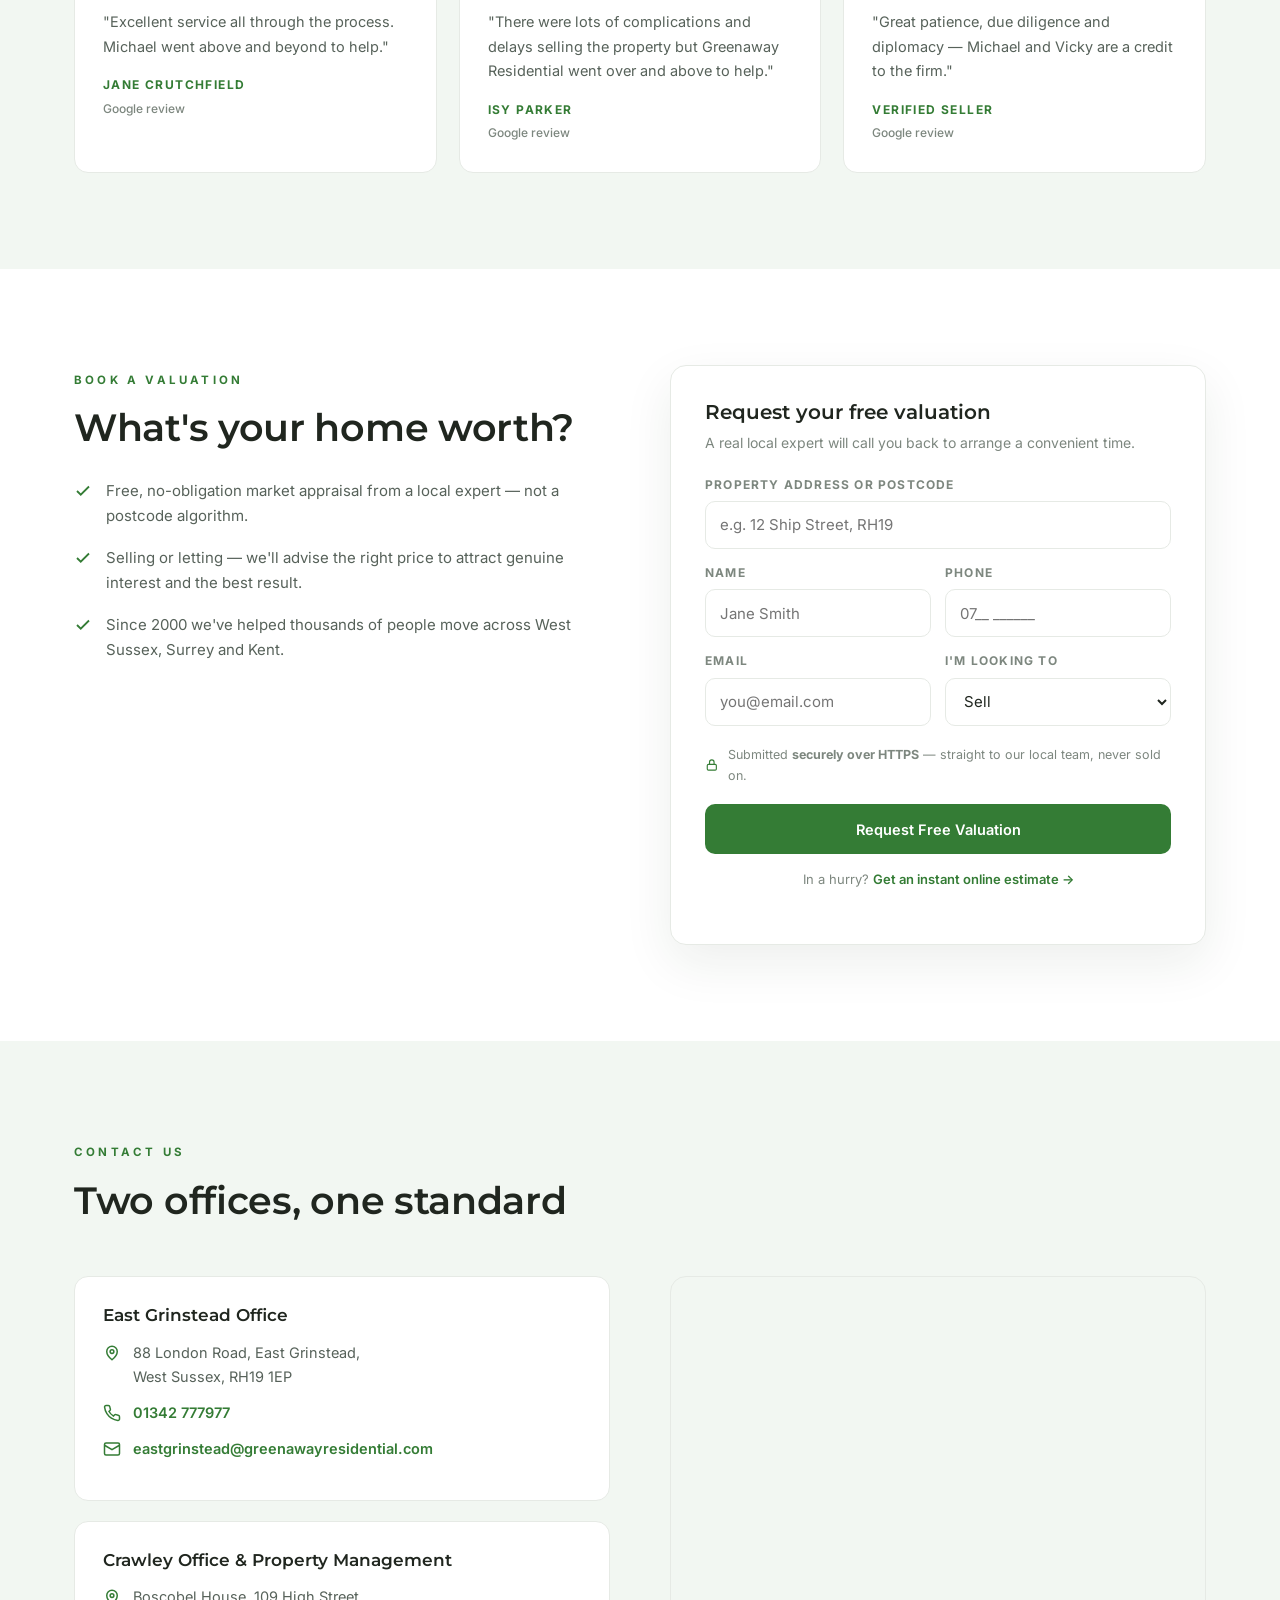
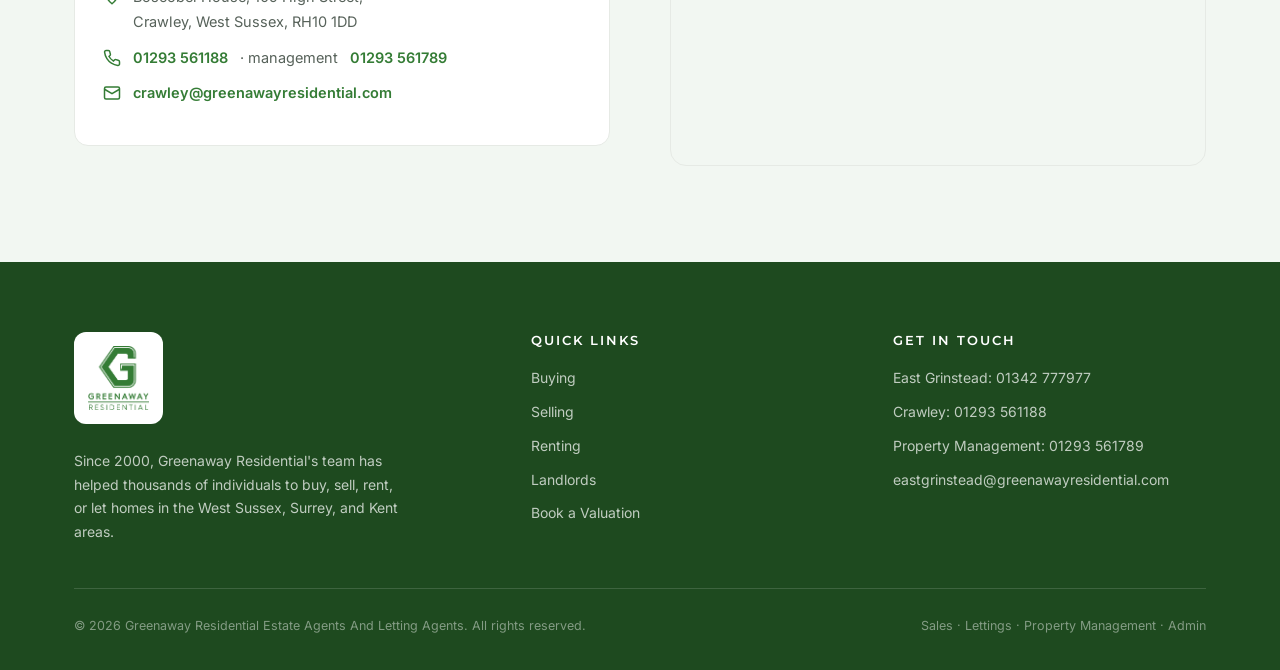
==== commit 7cc38dee: "Add instant online valuation, property detail pages with real galleries, and demo property admin (CR" ====
--- a/index.html
+++ b/index.html
@@ -10,7 +10,7 @@
 <link rel="preconnect" href="https://fonts.googleapis.com">
 <link rel="preconnect" href="https://fonts.gstatic.com" crossorigin>
 <link href="https://fonts.googleapis.com/css2?family=Montserrat:wght@500;600;700&family=Inter:wght@400;500;600;700&display=swap" rel="stylesheet">
-<link rel="stylesheet" href="styles.css?v=2">
+<link rel="stylesheet" href="styles.css?v=3">
 <script type="application/ld+json">
 {
   "@context": "https://schema.org",
@@ -79,7 +79,10 @@
     <h1>Independent Estate Agents in East Grinstead, West Sussex</h1>
     <p class="sub">A reassuringly safe area, great schools, and stunning Medieval and Tudor architecture. Whether you're buying, selling, renting or letting — you're in the safest of hands.</p>
     <div class="hero-actions">
-      <a class="btn btn-green" href="#valuation">Book a Valuation</a>
+      <button class="btn btn-white" type="button" data-iv-open>
+        <svg width="16" height="16" viewBox="0 0 24 24" fill="none" stroke="currentColor" stroke-width="2.2"><path d="M13 2L3 14h7l-1 8 10-12h-7l1-8z"/></svg>
+        Get an Instant Online Valuation
+      </button>
       <a class="btn btn-ghost" href="#properties">View Properties</a>
     </div>
   </div>
@@ -120,38 +123,7 @@
       <h2>Featured properties</h2>
       <p>Your real, current listings — on the live site they update automatically.</p>
     </div>
-    <div class="props-grid">
-      <article class="prop reveal" data-mode="rent">
-        <a href="https://greenawayresidential.com/property/eag260121-london-road/" target="_blank" rel="noopener">
-          <div class="ph"><img src="assets/EAG260121_08-1200x800.jpg" alt="Flat to let on London Road, East Grinstead" loading="lazy"><span class="stag">To Let</span></div>
-          <div class="body">
-            <div class="price">£1,125 <small>monthly</small></div>
-            <div class="addr">London Road, East Grinstead</div>
-            <div class="meta"><span>1 bed</span><span>1 bath</span><span>1 reception</span></div>
-          </div>
-        </a>
-      </article>
-      <article class="prop reveal" data-mode="rent">
-        <a href="https://greenawayresidential.com/property/eag260117-wood-street/" target="_blank" rel="noopener">
-          <div class="ph"><img src="assets/EAG260117_02-1200x800.jpg" alt="Flat on Wood Street, East Grinstead — let agreed" loading="lazy"><span class="stag agreed">Let Agreed</span></div>
-          <div class="body">
-            <div class="price">£1,260 <small>monthly</small></div>
-            <div class="addr">Wood Street, East Grinstead</div>
-            <div class="meta"><span>1 bed</span><span>1 bath</span><span>1 reception</span></div>
-          </div>
-        </a>
-      </article>
-      <article class="prop reveal" data-mode="rent">
-        <a href="https://greenawayresidential.com/property/eag260116-wood-street/" target="_blank" rel="noopener">
-          <div class="ph"><img src="assets/EAG260116_06-1200x800.jpg" alt="Flat to let on Wood Street, East Grinstead" loading="lazy"><span class="stag">To Let</span></div>
-          <div class="body">
-            <div class="price">£1,300 <small>monthly</small></div>
-            <div class="addr">Wood Street, East Grinstead</div>
-            <div class="meta"><span>1 bed</span><span>1 bath</span><span>1 reception</span></div>
-          </div>
-        </a>
-      </article>
-    </div>
+    <div class="props-grid" id="propsGrid"></div>
   </div>
 </section>
 
@@ -259,6 +231,7 @@
       <div class="val-note"><svg width="14" height="14" viewBox="0 0 24 24" fill="none" stroke="#347c35" stroke-width="2"><rect x="4" y="11" width="16" height="10" rx="2"/><path d="M8 11V7a4 4 0 018 0v4"/></svg><span>Submitted <b>securely over HTTPS</b> — straight to our local team, never sold on.</span></div>
       <button type="submit" class="btn btn-green" style="width:100%">Request Free Valuation</button>
       <div class="val-success" id="valSuccess">✓ Thank you — one of the team will call you shortly to arrange your valuation.</div>
+      <p style="font-size:13px;color:var(--muted);margin-top:14px;text-align:center">In a hurry? <a href="#" data-iv-open style="color:var(--green);font-weight:600">Get an instant online estimate →</a></p>
     </form>
   </div>
 </section>
@@ -323,7 +296,7 @@
     </div>
     <div class="footer-bottom">
       <span>© 2026 Greenaway Residential Estate Agents And Letting Agents. All rights reserved.</span>
-      <span>Sales · Lettings · Property Management</span>
+      <span>Sales · Lettings · Property Management · <a href="admin.html">Admin</a></span>
     </div>
   </div>
 </footer>
@@ -334,6 +307,49 @@
   <a class="val" href="#valuation">Book a Valuation</a>
 </div>
 
-<script src="site.js?v=1"></script>
+<!-- instant online valuation (modal, demo) -->
+<div class="modal-backdrop" id="ivModal">
+  <div class="modal" role="dialog" aria-label="Instant online valuation">
+    <button class="modal-close" data-iv-close aria-label="Close"><svg width="16" height="16" viewBox="0 0 24 24" fill="none" stroke="currentColor" stroke-width="2.4"><path d="M18 6L6 18M6 6l12 12"/></svg></button>
+    <div id="ivStep1">
+      <h3>Instant Online Valuation</h3>
+      <p>A ballpark figure in 10 seconds — no waiting, no obligation.</p>
+      <form id="ivForm">
+        <label for="ivPostcode">Postcode</label>
+        <input id="ivPostcode" type="text" placeholder="e.g. RH19 1EP" required>
+        <div class="val-row">
+          <div>
+            <label for="ivType">Property type</label>
+            <select id="ivType">
+              <option value="flat">Flat / Apartment</option>
+              <option value="terraced">Terraced house</option>
+              <option value="semi" selected>Semi-detached house</option>
+              <option value="detached">Detached house</option>
+            </select>
+          </div>
+          <div>
+            <label for="ivBeds">Bedrooms</label>
+            <select id="ivBeds"><option>1</option><option>2</option><option selected>3</option><option>4</option><option>5</option></select>
+          </div>
+        </div>
+        <label for="ivMode">I'd like to know its</label>
+        <select id="ivMode"><option value="sale">Sale value</option><option value="rent">Monthly rental value</option></select>
+        <button type="submit" class="btn btn-green" style="width:100%;margin-top:18px">Show My Estimate</button>
+      </form>
+    </div>
+    <div class="iv-result" id="ivResult">
+      <h3>Your instant estimate</h3>
+      <div class="range" id="ivRange"></div>
+      <div class="basis" id="ivBasis"></div>
+      <p style="font-size:14px;color:var(--soft);margin-bottom:18px">This is an automated estimate. For a figure you can actually act on, our local team will visit and value it properly — free, no obligation.</p>
+      <a href="#valuation" class="btn btn-green" style="width:100%" data-iv-close>Book My Free Accurate Valuation</a>
+      <button class="btn btn-outline" style="width:100%;margin-top:10px" data-iv-close type="button">Close</button>
+    </div>
+    <p class="iv-note">Preview demo — the live site connects to a valuation data provider and sends every request straight to your inbox as a lead.</p>
+  </div>
+</div>
+
+<script src="properties.js?v=1"></script>
+<script src="site.js?v=2"></script>
 </body>
 </html>
--- a/styles.css
+++ b/styles.css
@@ -251,6 +251,96 @@
 .mobile-bar .val{background:var(--green);color:#fff}
 @media(max-width:760px){.mobile-bar{display:flex}body{padding-bottom:70px}}
 
+/* ---------- property detail ---------- */
+.gallery-main{position:relative;border-radius:16px;overflow:hidden;border:1px solid var(--line);aspect-ratio:16/9;background:#111}
+.gallery-main img{width:100%;height:100%;object-fit:cover}
+.gal-btn{position:absolute;top:50%;transform:translateY(-50%);width:46px;height:46px;border-radius:50%;border:none;background:rgba(255,255,255,.92);color:var(--green);display:grid;place-items:center;cursor:pointer;transition:.15s}
+.gal-btn:hover{background:#fff}
+.gal-btn.prev{left:16px}.gal-btn.next{right:16px}
+.gal-count{position:absolute;right:16px;bottom:14px;background:rgba(14,32,15,.72);color:#fff;font-size:12.5px;font-weight:600;padding:5px 12px;border-radius:99px}
+.gallery-thumbs{display:flex;gap:10px;margin-top:12px;overflow-x:auto;padding-bottom:4px}
+.gallery-thumbs img{width:104px;height:70px;object-fit:cover;border-radius:8px;cursor:pointer;border:2px solid transparent;opacity:.75;transition:.15s;flex-shrink:0}
+.gallery-thumbs img:hover{opacity:1}
+.gallery-thumbs img.on{border-color:var(--green);opacity:1}
+.prop-head{display:flex;justify-content:space-between;align-items:flex-start;gap:24px;margin:30px 0 26px;flex-wrap:wrap}
+.prop-price{font-family:var(--font-display);font-weight:700;font-size:clamp(24px,3vw,34px);color:var(--green);white-space:nowrap}
+.prop-price small{font-size:14px;color:var(--muted);font-weight:500;font-family:var(--font-body)}
+.prop-cols{display:grid;grid-template-columns:minmax(0,1fr) 380px;gap:50px;align-items:start}
+@media(max-width:1000px){.prop-cols{grid-template-columns:1fr}}
+.facts{display:grid;grid-template-columns:repeat(3,1fr);gap:12px}
+.fact{border:1px solid var(--line);border-radius:10px;padding:13px 16px;background:#fff}
+.fact span{display:block;font-size:11px;font-weight:700;letter-spacing:1.4px;text-transform:uppercase;color:var(--muted)}
+.fact b{font-size:15px;color:var(--ink)}
+@media(max-width:640px){.facts{grid-template-columns:1fr 1fr}}
+.prop-desc p{color:var(--soft);font-size:15.5px;margin-bottom:14px}
+.checklist.two-col{grid-template-columns:1fr 1fr;display:grid;gap:12px 26px}
+@media(max-width:700px){.checklist.two-col{grid-template-columns:1fr}}
+.side-card{position:sticky;top:150px}
+.side-call{border-top:1px solid var(--line);margin-top:20px;padding-top:18px;display:grid;gap:10px}
+.side-call span{font-size:13px;color:var(--muted)}
+
+/* ---------- instant valuation modal ---------- */
+.modal-backdrop{position:fixed;inset:0;background:rgba(14,32,15,.55);z-index:120;display:none;align-items:center;justify-content:center;padding:20px}
+.modal-backdrop.open{display:flex}
+.modal{background:#fff;border-radius:18px;max-width:520px;width:100%;padding:36px;position:relative;max-height:92vh;overflow-y:auto}
+.modal h3{font-size:21px;margin-bottom:6px}
+.modal>p{font-size:14px;color:var(--muted);margin-bottom:20px}
+.modal-close{position:absolute;top:16px;right:16px;width:38px;height:38px;border-radius:50%;border:1px solid var(--line);background:#fff;cursor:pointer;display:grid;place-items:center;color:var(--soft)}
+.modal-close:hover{color:var(--ink);border-color:var(--soft)}
+.modal label{display:block;font-size:12px;font-weight:700;letter-spacing:1.2px;text-transform:uppercase;color:var(--muted);margin:14px 0 6px}
+.modal input,.modal select{width:100%;height:48px;border:1px solid var(--line);border-radius:var(--radius);padding:0 14px;font-family:var(--font-body);font-size:15px;color:var(--ink);background:#fff}
+.modal input:focus,.modal select:focus{outline:2px solid var(--green);outline-offset:-1px}
+.modal .val-row{display:grid;grid-template-columns:1fr 1fr;gap:14px}
+.iv-result{display:none;text-align:center;padding:10px 0 4px}
+.iv-result.show{display:block}
+.iv-result .range{font-family:var(--font-display);font-weight:700;font-size:clamp(26px,4vw,34px);color:var(--green);margin:10px 0 4px}
+.iv-result .basis{font-size:12.5px;color:var(--muted);margin-bottom:18px}
+.iv-note{font-size:12px;color:var(--muted);text-align:center;margin-top:14px}
+
+/* ---------- admin ---------- */
+.admin-wrap{max-width:1080px;margin:0 auto;padding:36px 22px 90px}
+.admin-top{display:flex;justify-content:space-between;align-items:center;gap:16px;flex-wrap:wrap;margin-bottom:26px}
+.admin-top h1{font-size:24px}
+.admin-tabs{display:inline-flex;background:var(--tint);border:1px solid var(--line);border-radius:var(--radius);padding:4px}
+.admin-tabs button{border:none;background:transparent;font-family:var(--font-body);font-weight:600;font-size:14px;color:var(--soft);padding:9px 22px;border-radius:7px;cursor:pointer}
+.admin-tabs button.on{background:var(--green);color:#fff}
+.demo-banner{background:#fdf6e3;border:1px solid #e8d9a0;color:#7a6520;border-radius:10px;padding:12px 16px;font-size:13.5px;margin-bottom:24px}
+.admin-list{display:grid;gap:14px}
+.admin-row{display:grid;grid-template-columns:96px 1fr auto;gap:16px;align-items:center;border:1px solid var(--line);border-radius:12px;padding:12px 16px;background:#fff}
+.admin-row img{width:96px;height:64px;object-fit:cover;border-radius:8px}
+.admin-row .a-addr{font-weight:600}
+.admin-row .a-meta{font-size:13px;color:var(--muted)}
+.admin-row .a-actions{display:flex;gap:8px;flex-wrap:wrap}
+.badge-st{display:inline-block;font-size:11px;font-weight:700;letter-spacing:1.2px;text-transform:uppercase;padding:4px 10px;border-radius:6px;background:var(--tint);color:var(--green)}
+.badge-st.off{background:#f4f4f4;color:#999}
+.btn-sm{height:38px;padding:0 14px;font-size:13px;min-width:0}
+.btn-danger{background:#fff;border:2px solid #e5c4c0;color:#b23838}
+.btn-danger:hover{border-color:#b23838}
+.admin-editor{border:1px solid var(--line);border-radius:14px;background:#fff;padding:28px;margin-top:22px}
+.admin-editor h2{font-size:19px;margin-bottom:16px}
+.admin-editor label{display:block;font-size:12px;font-weight:700;letter-spacing:1.2px;text-transform:uppercase;color:var(--muted);margin:14px 0 6px}
+.admin-editor input,.admin-editor select,.admin-editor textarea{width:100%;border:1px solid var(--line);border-radius:var(--radius);padding:11px 14px;font-family:var(--font-body);font-size:14.5px;color:var(--ink);background:#fff}
+.admin-editor input,.admin-editor select{height:46px;padding:0 14px}
+.admin-editor textarea{min-height:110px;resize:vertical}
+.admin-editor input:focus,.admin-editor select:focus,.admin-editor textarea:focus{outline:2px solid var(--green);outline-offset:-1px}
+.grid-2{display:grid;grid-template-columns:1fr 1fr;gap:14px}
+.grid-3{display:grid;grid-template-columns:1fr 1fr 1fr;gap:14px}
+.grid-4{display:grid;grid-template-columns:repeat(4,1fr);gap:14px}
+@media(max-width:760px){.grid-3,.grid-4{grid-template-columns:1fr 1fr}}
+.photo-strip{display:flex;gap:10px;flex-wrap:wrap;margin-top:10px}
+.photo-item{position:relative;width:118px}
+.photo-item img{width:118px;height:78px;object-fit:cover;border-radius:8px;border:2px solid var(--line)}
+.photo-item.cover img{border-color:var(--green)}
+.photo-item .ph-x{position:absolute;top:-8px;right:-8px;width:24px;height:24px;border-radius:50%;border:none;background:#b23838;color:#fff;font-size:13px;line-height:1;cursor:pointer}
+.photo-item .ph-cover{width:100%;margin-top:4px;border:none;background:none;font-size:11px;color:var(--green);cursor:pointer;font-weight:600}
+.enq-row{border:1px solid var(--line);border-radius:12px;padding:16px 18px;background:#fff;display:grid;gap:4px}
+.enq-row .e-head{display:flex;justify-content:space-between;gap:10px;flex-wrap:wrap;font-weight:600}
+.enq-row .e-meta{font-size:13px;color:var(--muted)}
+.enq-row.done{opacity:.55}
+.pin-box{max-width:380px;margin:110px auto;text-align:center;border:1px solid var(--line);border-radius:16px;padding:40px 34px;background:#fff}
+.pin-box img{height:70px;margin:0 auto 18px}
+.pin-box input{text-align:center;font-size:22px;letter-spacing:8px}
+
 /* ---------- reveal ---------- */
 .reveal{opacity:0;transform:translateY(18px);transition:opacity .6s,transform .6s}
 .reveal.in{opacity:1;transform:none}
